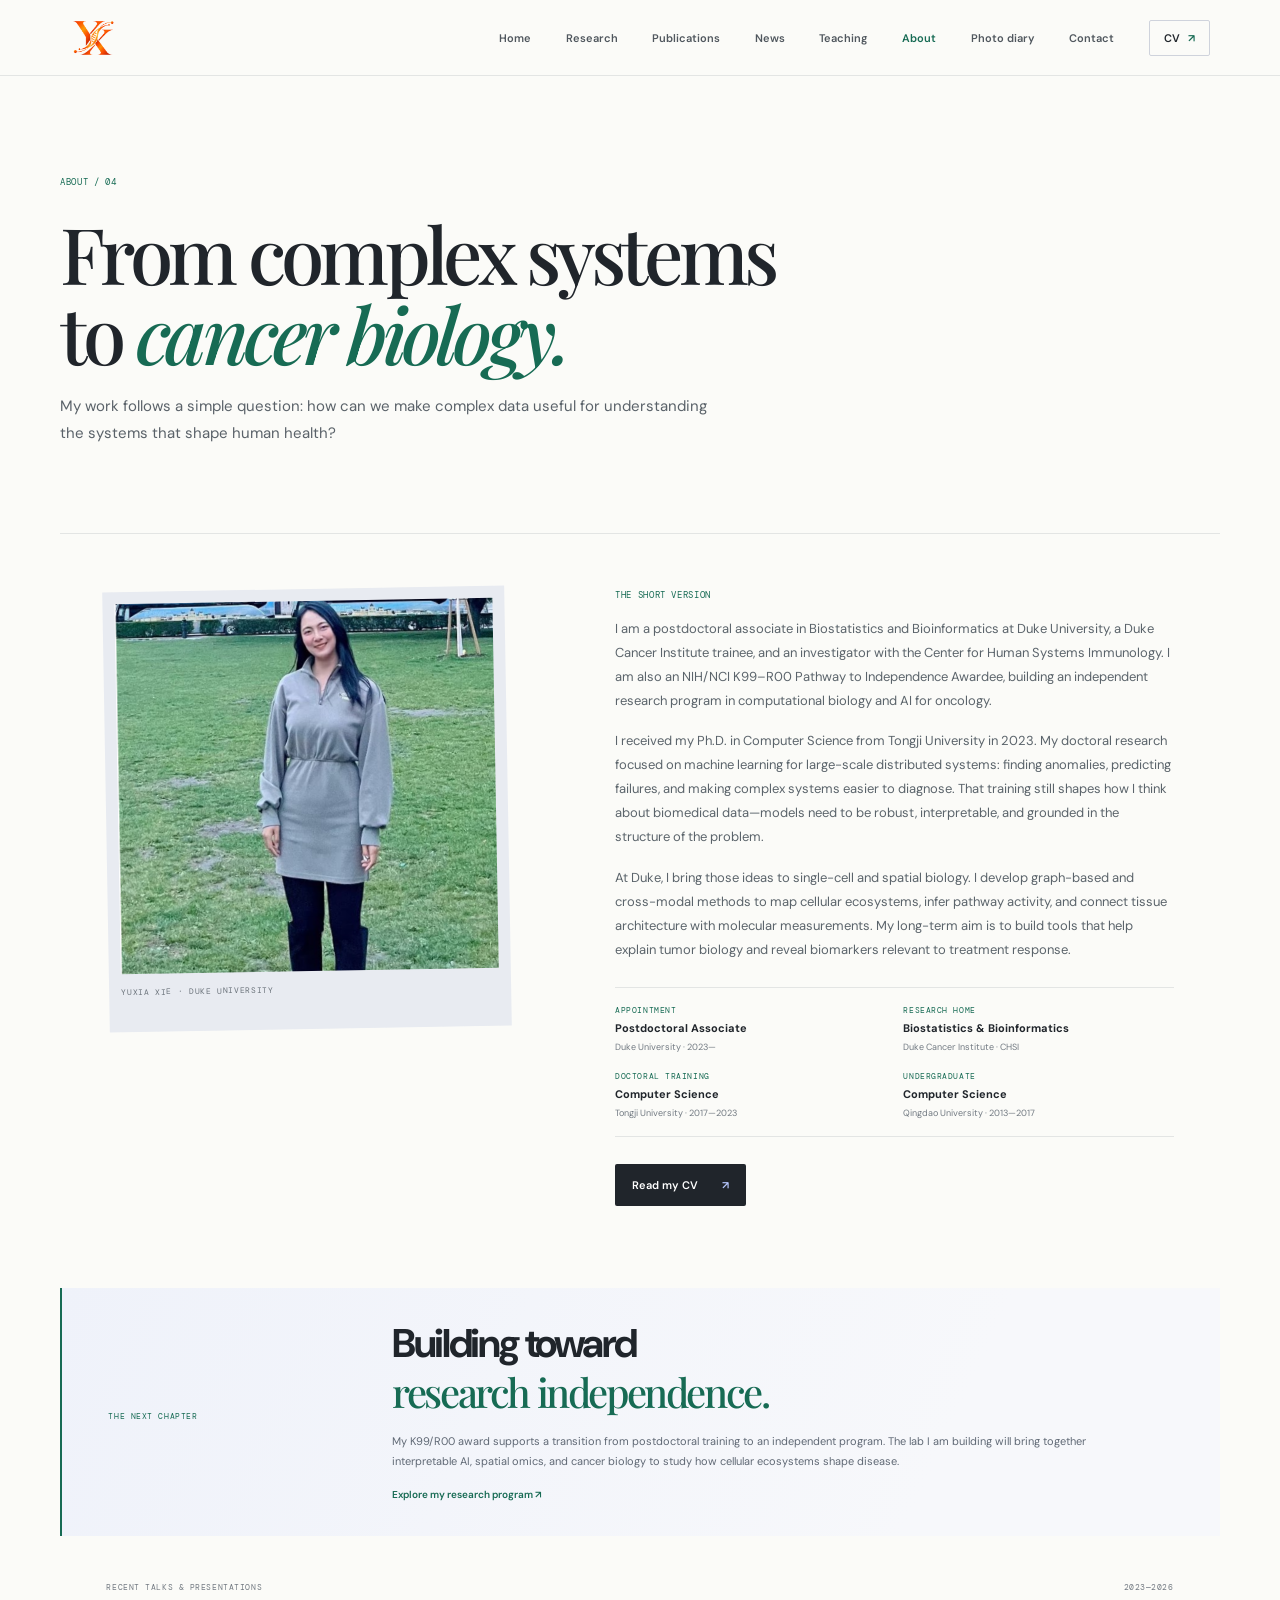
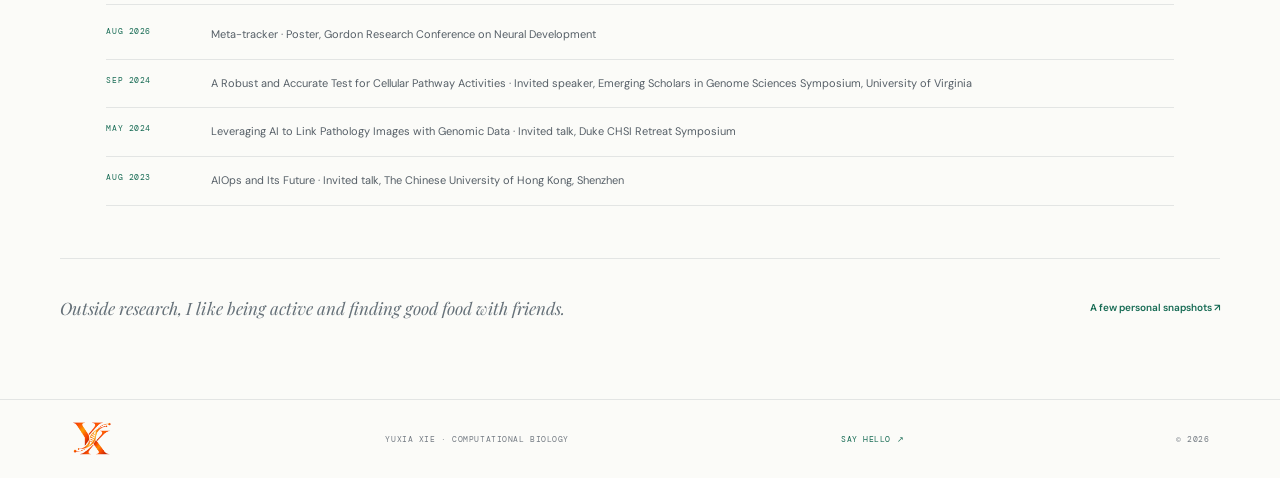
==== about.html @ 6788d33b "Publish academic website with research figures, photo diary, and CV" ====
<!doctype html><html lang="en"><head><meta charset="utf-8"><meta name="viewport" content="width=device-width, initial-scale=1"><meta name="theme-color" content="#fbfbf8"><meta name="description" content="Biography, academic background, and talks by Yuxia Xie."><title>About | Yuxia Xie</title><link rel="preconnect" href="https://fonts.googleapis.com"><link rel="preconnect" href="https://fonts.gstatic.com" crossorigin><link href="https://fonts.googleapis.com/css2?family=DM+Mono:wght@400;500&family=DM+Sans:wght@400;500;600;700;800&family=Playfair+Display:ital,wght@0,500;0,600;1,500;1,600&display=swap" rel="stylesheet"><link rel="stylesheet" href="style.css"></head><body><header class="site-header"><a class="brand brand-image" href="index.html" aria-label="Yuxia Xie home"><img src="logo.png" alt=""></a><button class="menu-toggle" aria-expanded="false" aria-controls="main-nav">MENU <span>☰</span></button><nav id="main-nav"><a href="index.html" data-page="home">Home</a><a href="research.html" data-page="research">Research</a><a href="publications.html" data-page="publications">Publications</a><a href="news.html" data-page="news">News</a><a href="teaching.html" data-page="teaching">Teaching</a><a href="about.html" data-page="about">About</a><a href="field-notes.html" data-page="field-notes">Photo diary</a><a href="contact.html" data-page="contact">Contact</a><a class="nav-cv" href="cv.html" data-page="cv">CV <span>↗</span></a></nav></header><main class="page-shell" data-active="about"><header class="page-intro"><p class="eyebrow">ABOUT / 04</p><h1>From complex systems<br>to <em>cancer biology.</em></h1><p class="intro-lede">My work follows a simple question: how can we make complex data useful for understanding the systems that shape human health?</p></header><section class="bio-layout"><div class="bio-photo"><img src="assets/yuxia-xie.png" alt="Yuxia Xie"><span>YUXIA XIE · DUKE UNIVERSITY</span></div><div class="bio-copy"><span class="eyebrow">THE SHORT VERSION</span><p>I am a postdoctoral associate in Biostatistics and Bioinformatics at Duke University, a Duke Cancer Institute trainee, and an investigator with the Center for Human Systems Immunology. I am also an NIH/NCI K99–R00 Pathway to Independence Awardee, building an independent research program in computational biology and AI for oncology.</p><p>I received my Ph.D. in Computer Science from Tongji University in 2023. My doctoral research focused on machine learning for large-scale distributed systems: finding anomalies, predicting failures, and making complex systems easier to diagnose. That training still shapes how I think about biomedical data—models need to be robust, interpretable, and grounded in the structure of the problem.</p><p>At Duke, I bring those ideas to single-cell and spatial biology. I develop graph-based and cross-modal methods to map cellular ecosystems, infer pathway activity, and connect tissue architecture with molecular measurements. My long-term aim is to build tools that help explain tumor biology and reveal biomarkers relevant to treatment response.</p><div class="bio-facts"><div><span>APPOINTMENT</span><b>Postdoctoral Associate</b><small>Duke University · 2023—</small></div><div><span>RESEARCH HOME</span><b>Biostatistics & Bioinformatics</b><small>Duke Cancer Institute · CHSI</small></div><div><span>DOCTORAL TRAINING</span><b>Computer Science</b><small>Tongji University · 2017—2023</small></div><div><span>UNDERGRADUATE</span><b>Computer Science</b><small>Qingdao University · 2013—2017</small></div></div><a class="pill-link dark" href="Xie_CV.pdf" target="_blank" rel="noreferrer">Read my CV <span>↗</span></a></div></section><section class="independence-callout reveal"><span class="eyebrow">THE NEXT CHAPTER</span><div><h2>Building toward<br><em>research independence.</em></h2><p>My K99/R00 award supports a transition from postdoctoral training to an independent program. The lab I am building will bring together interpretable AI, spatial omics, and cancer biology to study how cellular ecosystems shape disease.</p><a href="research.html">Explore my research program ↗</a></div></section><section class="talks-section"><div class="section-label"><span>RECENT TALKS & PRESENTATIONS</span><span>2023—2026</span></div><div class="talk-row"><span>AUG 2026</span><p>Meta-tracker · Poster, Gordon Research Conference on Neural Development</p></div><div class="talk-row"><span>SEP 2024</span><p>A Robust and Accurate Test for Cellular Pathway Activities · Invited speaker, Emerging Scholars in Genome Sciences Symposium, University of Virginia</p></div><div class="talk-row"><span>MAY 2024</span><p>Leveraging AI to Link Pathology Images with Genomic Data · Invited talk, Duke CHSI Retreat Symposium</p></div><div class="talk-row"><span>AUG 2023</span><p>AIOps and Its Future · Invited talk, The Chinese University of Hong Kong, Shenzhen</p></div></section><section class="about-end"><p>Outside research, I like being active and finding good food with friends.</p><a href="field-notes.html">A few personal snapshots ↗</a></section></main><footer class="site-footer"><a class="brand brand-image" href="index.html" aria-label="Yuxia Xie home"><img src="logo.png" alt=""></a><span>YUXIA XIE · COMPUTATIONAL BIOLOGY</span><a href="mailto:yuxia.xie@duke.edu">SAY HELLO ↗</a><span>© 2026</span></footer><div class="lightbox" aria-hidden="true"><button class="lightbox-close" aria-label="Close image">×</button><img alt=""></div><script src="script.js"></script></body></html>
---- style.css ----
:root{--paper:#fbfbf8;--white:#fff;--ink:#20252b;--muted:#626970;--line:#e3e5e4;--blue:#176b54;--pale:#eef4ef;--mint:#edf4f0;--serif:'Playfair Display',Georgia,serif;--sans:'DM Sans',Arial,sans-serif;--mono:'DM Mono',monospace}*{box-sizing:border-box}html{scroll-behavior:smooth}body{margin:0;background:var(--paper);color:var(--ink);font-family:var(--sans);-webkit-font-smoothing:antialiased}a{color:inherit}.site-header{height:76px;border-bottom:1px solid var(--line);display:flex;align-items:center;justify-content:space-between;padding:0 max(5.5vw,28px);background:rgba(251,251,248,.94);position:sticky;top:0;z-index:10;backdrop-filter:blur(14px)}.brand{font:700 23px var(--sans);letter-spacing:-2px;text-decoration:none}.brand span{color:var(--blue)}nav{display:flex;align-items:center;gap:clamp(17px,2.7vw,37px)}nav a{font-size:11px;font-weight:600;text-decoration:none;color:#50575e;transition:color .2s}nav a:hover,nav a[aria-current=page]{color:var(--blue)}nav .nav-cv{border:1px solid #cfd3dc;border-radius:2px;padding:10px 14px;color:var(--ink)}nav .nav-cv:hover{border-color:var(--blue)}.nav-cv span{color:var(--blue);margin-left:5px}.menu-toggle{display:none}.page-shell{width:min(1160px,calc(100% - 80px));margin:0 auto}.eyebrow,.section-label,.hero-meta,.portrait-caption,.portrait-side,.highlight-years,.pub-year,.pub-badge,.pillar-visual>span,.pillar-number,.teaching-item>span,.mentee>span,.bio-facts span,.talk-row>span,.photo-grid figcaption>span,.gallery-note,.home-index>a>span,.site-footer>span,.site-footer>a:last-of-type{font:9px var(--mono);letter-spacing:.07em}.eyebrow{color:#656e77;display:flex;align-items:center;gap:9px}.eyebrow i{width:7px;height:7px;background:var(--blue);border-radius:50%;display:inline-block}.home-hero{min-height:610px;display:grid;grid-template-columns:1.08fr .82fr;align-items:center;gap:10%;padding:64px 0 54px}.hero-copy{padding-left:3%}.hero-copy h1,.page-intro h1{font:500 clamp(57px,7.1vw,92px)/1.02 var(--serif);letter-spacing:-.06em;margin:35px 0 25px}.hero-copy h1 em,.page-intro h1 em,.home-statement h2 em,.pillar h2 em{color:var(--blue);font-weight:500}.hero-lede{font-size:16px;line-height:1.75;color:#59616a;max-width:420px;margin:0}.hero-links{display:flex;align-items:center;gap:23px;margin-top:29px}.pill-link{display:inline-flex;align-items:center;justify-content:space-between;gap:24px;padding:14px 17px;text-decoration:none;font-size:11px;font-weight:600;border-radius:2px}.pill-link.dark{background:var(--ink);color:white}.pill-link.dark:hover{background:var(--blue)}.pill-link span{color:#b7c8ff}.plain-link{font-size:11px;text-decoration:none;font-weight:600}.plain-link span{color:var(--blue)}.hero-meta{display:flex;gap:22px;color:#858a90;margin-top:70px;font-size:8px}.hero-portrait{height:470px;position:relative;background:#e8ebf1;padding:14px 14px 46px;transform:rotate(1deg);box-shadow:0 8px 30px #20252b0a}.hero-portrait>img{width:100%;height:100%;object-fit:cover;object-position:center 35%;display:block;filter:saturate(.87)}.portrait-caption{position:absolute;left:20px;bottom:15px;right:17px;display:flex;justify-content:space-between;color:#58606a;font-size:8px}.portrait-side{position:absolute;right:-36px;top:25%;writing-mode:vertical-rl;color:#737a82;font-size:8px;transform:rotate(180deg)}.home-lower{border-top:1px solid var(--line);border-bottom:1px solid var(--line);display:grid;grid-template-columns:1fr 330px;gap:9%;padding:52px 3%}.home-statement h2{font:500 clamp(30px,4vw,46px)/1.2 var(--serif);letter-spacing:-.04em;max-width:640px;margin:22px 0 23px}.arrow-link,.inline-link{font-size:11px;color:var(--blue);font-weight:600;text-decoration:none}.home-highlight{background:var(--pale);padding:25px 25px 22px;border-left:2px solid var(--blue)}.home-highlight .eyebrow{font-size:8px}.home-highlight>b{display:block;font:600 17px var(--sans);margin-top:22px}.home-highlight p{font-size:12px;line-height:1.65;color:#56606e;margin:10px 0 17px}.highlight-years{font-size:8px;color:var(--blue)}.home-index{margin:60px 3% 48px}.home-index>a{display:grid;grid-template-columns:150px 1fr 22px;align-items:center;padding:20px 4px;border-bottom:1px solid var(--line);text-decoration:none;transition:padding .2s}.home-index>a:hover{padding-left:12px}.home-index>a>span{font-size:8px;color:#7c838b}.home-index b{font:500 18px var(--serif)}.home-index i{font-style:normal;color:var(--blue)}.home-end{padding:26px 3% 75px;display:flex;justify-content:space-between;align-items:center}.home-end p{font:italic 18px var(--serif);color:#626970}.home-end a{font-size:11px;color:var(--blue);font-weight:600;text-decoration:none}.site-footer{min-height:79px;border-top:1px solid var(--line);display:flex;align-items:center;justify-content:space-between;padding:0 max(5.5vw,28px);color:#747b83}.site-footer .brand{color:var(--ink)}.site-footer>span,.site-footer>a:last-of-type{font-size:8px}.site-footer>a:last-of-type{text-decoration:none;color:var(--blue)}.page-intro{padding:91px 0 61px;border-bottom:1px solid var(--line)}.page-intro .eyebrow{color:var(--blue)}.page-intro h1{font-size:clamp(52px,6.3vw,78px);margin:26px 0 20px}.intro-lede{font-size:15px;line-height:1.8;color:#5a6269;max-width:650px;margin:0 0 25px}.page-intro .pill-link{margin-top:2px}.research-pillars{padding:24px 0 20px}.pillar{display:grid;grid-template-columns:1fr 1fr;position:relative;min-height:340px;align-items:center;gap:8%;padding:38px 30px;border-bottom:1px solid var(--line)}.pillar.reverse .pillar-visual{order:2}.pillar.reverse .pillar-copy{order:1}.pillar-number{position:absolute;left:0;top:28px;color:var(--blue)}.pillar-copy{padding:22px 4px}.pillar-copy .eyebrow{color:var(--blue);font-size:8px}.pillar h2{font:500 clamp(29px,3.5vw,43px)/1.13 var(--serif);letter-spacing:-.045em;margin:18px 0}.pillar-copy p{font-size:13px;line-height:1.8;color:#5d666d;max-width:475px}.inline-link{display:inline-block;margin-top:8px}.pillar-visual{height:225px;background:var(--pale);position:relative;display:flex;align-items:center;justify-content:center;overflow:hidden}.pillar-visual>span{position:absolute;bottom:13px;left:16px;color:#667080;font-size:7px}.pillar-visual svg{width:85%;height:80%}.viz-graph svg path{stroke:#8194cc;stroke-width:1.2;fill:none}.viz-graph svg circle{fill:#fbfbf8;stroke:var(--blue);stroke-width:2}.viz-graph svg circle:nth-of-type(2n){fill:#b8c7ed}.viz-spatial{background:#eef3ef}.viz-spatial svg rect{fill:#f9fbf8;stroke:#a9b9ad;stroke-width:1}.viz-spatial svg path{stroke:#dce5dd}.viz-spatial svg circle{fill:#567b70}.viz-spatial svg circle:nth-of-type(3n){fill:#d78263}.viz-cancer{background:#f5eee9}.cancer-circles{height:145px;width:240px;position:relative}.cancer-circles:before,.cancer-circles:after{content:"";position:absolute;border:1px solid #ce9987;border-radius:50%;inset:14px 27px}.cancer-circles:after{inset:31px 51px;border-color:#b5a0aa}.cancer-circles i{position:absolute;width:22px;height:22px;border-radius:50%;background:#d1a191;opacity:.8}.cancer-circles i:nth-child(1){left:54px;top:17px}.cancer-circles i:nth-child(2){left:134px;top:35px;background:#8897bc}.cancer-circles i:nth-child(3){left:181px;top:81px}.cancer-circles i:nth-child(4){left:91px;top:63px;width:33px;height:33px;background:#c67561}.cancer-circles i:nth-child(5){left:42px;top:103px;width:15px;height:15px;background:#7188b7}.cancer-circles i:nth-child(6){left:153px;top:120px;width:17px;height:17px}.cancer-circles i:nth-child(7){left:220px;top:34px;width:13px;height:13px;background:#7188b7}.cancer-circles i:nth-child(8){left:112px;top:7px;width:13px;height:13px}.cancer-circles i:nth-child(9){left:11px;top:71px;width:11px;height:11px}.funding-strip{margin:35px 0 25px;padding:27px 25px;background:#f0f2f5;display:grid;grid-template-columns:180px 1fr 1fr;gap:26px;align-items:start}.funding-strip>.eyebrow{color:var(--blue);font-size:8px}.funding-strip div{border-left:1px solid #d4d8df;padding-left:19px}.funding-strip b{font:600 12px/1.5 var(--sans);display:block}.funding-strip div span{display:block;font-size:10px;color:#69717a;margin-top:8px}.page-end-link{border-top:1px solid var(--line);padding:20px 0 65px;display:flex;justify-content:space-between}.page-end-link span{font:8px var(--mono);letter-spacing:.07em;color:#7a8188}.page-end-link a{font-size:11px;color:var(--blue);font-weight:600;text-decoration:none}.pub-section{padding-top:40px}.section-label{display:flex;justify-content:space-between;color:#737a82;font-size:8px;border-bottom:1px solid var(--line);padding:0 0 12px}.pub-item{display:grid;grid-template-columns:62px 1fr 90px 20px;gap:16px;align-items:center;padding:21px 0;border-bottom:1px solid var(--line)}.pub-year{color:var(--blue);font-size:9px}.pub-item h2{font:500 18px/1.3 var(--serif);margin:0}.pub-item p{font-size:10px;line-height:1.6;color:#687078;margin:7px 0 0}.pub-item p em{font-family:var(--serif)}.pub-badge{font-size:7px;color:#727b83}.pub-item>a{font-size:17px;color:var(--blue);text-decoration:none}.manuscript-row{margin:42px 0;padding:27px 29px;background:var(--pale);display:grid;grid-template-columns:230px 1fr;gap:28px}.manuscript-row>.eyebrow{font-size:8px;color:var(--blue)}.manuscript-row h3{font:500 17px/1.4 var(--serif);margin:0 0 6px}.manuscript-row p{font-size:10px;color:#687078;margin:0 0 22px}.manuscript-row p:last-child{margin-bottom:0}.software-section{padding-bottom:65px}.software-grid{display:grid;grid-template-columns:1fr 1fr;gap:15px;margin-top:18px}.software-grid>a{background:var(--mint);padding:24px;text-decoration:none;display:flex;flex-direction:column;min-height:165px}.software-grid>a:hover{background:#e5eee8}.software-grid span{font:9px var(--mono);color:#4f7769}.software-grid b{font:500 17px/1.45 var(--serif);max-width:350px;margin:17px 0}.software-grid i{font:600 10px var(--sans);font-style:normal;color:var(--blue);margin-top:auto}.teaching-grid{display:grid;grid-template-columns:.88fr 1.12fr;gap:8%;padding:46px 0 50px}.teach-column .section-label{margin-bottom:8px}.teaching-item{padding:20px 0;border-bottom:1px solid var(--line)}.teaching-item>span,.mentee>span{color:var(--blue);font-size:8px}.teaching-item h2,.mentee h2{font:500 18px var(--serif);margin:8px 0}.teaching-item p,.mentee p{font-size:10px;color:#687078;margin:0;line-height:1.6}.mentee{display:grid;grid-template-columns:70px 1fr;gap:14px;padding:17px 0;border-bottom:1px solid var(--line)}.mentee h2{margin:0 0 5px;font-size:16px}.teaching-note{background:var(--pale);padding:26px 29px;margin-bottom:38px;display:grid;grid-template-columns:205px 1fr;gap:25px}.teaching-note .eyebrow{color:var(--blue);font-size:8px}.teaching-note p{font:500 19px/1.6 var(--serif);max-width:690px;margin:0}.bio-layout{display:grid;grid-template-columns:.72fr 1fr;gap:10%;padding:55px 4% 64px;align-items:start}.bio-photo{background:#e8ebf1;padding:12px 12px 35px;transform:rotate(-1deg)}.bio-photo img{width:100%;height:370px;object-fit:cover;object-position:center 35%;display:block}.bio-photo>span{display:block;padding-top:13px;font:8px var(--mono);letter-spacing:.08em;color:#687078}.bio-copy>.eyebrow{color:var(--blue)}.bio-copy>p{font-size:13px;line-height:1.85;color:#5b646b;margin:16px 0}.bio-copy>p a{color:var(--blue);text-underline-offset:3px}.bio-facts{border-top:1px solid var(--line);border-bottom:1px solid var(--line);padding:17px 0;margin:25px 0;display:grid;grid-template-columns:1fr 1fr;gap:18px}.bio-facts div{display:flex;flex-direction:column;gap:6px}.bio-facts span{font-size:8px;color:var(--blue)}.bio-facts b{font-size:11px}.bio-facts small{font-size:9px;color:#727a82}.bio-copy .pill-link{margin-top:2px}.talks-section{padding:0 4% 52px}.talks-section .section-label{margin-bottom:6px}.talk-row{display:grid;grid-template-columns:90px 1fr;gap:15px;border-bottom:1px solid var(--line);padding:15px 0}.talk-row>span{color:var(--blue);font-size:8px}.talk-row p{font-size:11px;color:#565f67;margin:0;line-height:1.6}.about-end{border-top:1px solid var(--line);padding:21px 0 63px;display:flex;justify-content:space-between;align-items:center}.about-end p{font:italic 17px var(--serif);color:#657078}.about-end a{font-size:10px;color:var(--blue);text-decoration:none;font-weight:600}.photo-grid{padding:47px 0 20px;display:grid;grid-template-columns:1fr 1.2fr;grid-template-rows:300px 290px;gap:30px 28px}.photo-grid figure{margin:0;display:flex;flex-direction:column;min-height:0}.photo-grid .photo-tall{grid-row:span 2}.photo-frame{padding:0;border:0;background:#e8ebf1;overflow:hidden;flex:1;min-height:0;width:100%;cursor:zoom-in}.photo-frame img{width:100%;height:100%;object-fit:cover;display:block;transition:transform .45s,filter .4s;filter:saturate(.83)}.photo-frame:hover img{transform:scale(1.03);filter:saturate(1)}.photo-grid figcaption{padding:12px 2px 0;display:flex;flex-direction:column;gap:5px}.photo-grid figcaption>span{color:var(--blue);font-size:7px}.photo-grid figcaption b{font:500 15px var(--serif)}.gallery-note{padding:13px 0 65px;color:#737b83;font-size:8px}.gallery-note a{color:var(--blue)}.lightbox{display:none;position:fixed;inset:0;z-index:20;background:#101722eF;align-items:center;justify-content:center;padding:5vw}.lightbox.open{display:flex}.lightbox img{max-width:min(100%,1050px);max-height:90vh;object-fit:contain}.lightbox-close{position:absolute;right:28px;top:16px;border:0;background:none;color:white;font:36px var(--sans);cursor:pointer}
@media(max-width:850px){nav{gap:17px}.page-shell{width:calc(100% - 52px)}.home-hero{gap:6%;grid-template-columns:1fr .9fr}.hero-copy h1{font-size:72px}.hero-portrait{height:410px}.funding-strip{grid-template-columns:1fr 1fr}.funding-strip>.eyebrow{grid-column:span 2}.pillar{gap:5%;padding-inline:15px}.bio-layout{gap:7%;padding-inline:0}}
@media(max-width:650px){.site-header{height:65px;padding:0 20px}.menu-toggle{display:block;background:none;border:0;color:var(--ink);font:9px var(--mono);letter-spacing:.05em}.menu-toggle span{color:var(--blue);font-size:13px;margin-left:5px}nav{display:none;position:absolute;top:64px;left:0;right:0;padding:15px 22px 23px;background:var(--paper);border-bottom:1px solid var(--line);flex-direction:column;align-items:flex-start;gap:19px}nav.open{display:flex}.page-shell{width:calc(100% - 40px)}.home-hero{display:flex;flex-direction:column;align-items:stretch;padding:49px 0 40px;gap:38px}.hero-copy{padding:0}.hero-copy h1{font-size:clamp(60px,16vw,82px);margin:27px 0 19px}.hero-lede{font-size:14px}.hero-meta{margin-top:36px;gap:13px;font-size:7px}.hero-portrait{height:380px;width:88%;align-self:center}.portrait-side{right:-30px}.home-lower{grid-template-columns:1fr;gap:25px;padding:34px 2%}.home-statement h2{font-size:34px}.home-highlight{padding:21px}.home-index{margin:42px 2% 26px}.home-index>a{grid-template-columns:95px 1fr 20px;padding:17px 0}.home-index b{font-size:16px}.home-index>a>span{font-size:7px}.home-end{padding:16px 2% 48px;align-items:flex-start;gap:15px}.home-end p{font-size:15px;margin:0}.home-end a{white-space:nowrap;padding-top:4px}.site-footer{min-height:98px;padding:17px 20px;display:grid;grid-template-columns:1fr 1fr;gap:11px}.site-footer>*:nth-child(even){text-align:right}.site-footer>span,.site-footer>a:last-of-type{font-size:7px}.page-intro{padding:63px 0 39px}.page-intro h1{font-size:clamp(45px,12vw,66px);margin:22px 0 16px}.intro-lede{font-size:13px}.pillar{display:flex;flex-direction:column;align-items:stretch;gap:16px;padding:37px 0 31px}.pillar.reverse .pillar-visual,.pillar.reverse .pillar-copy{order:initial}.pillar-visual{height:195px;order:0}.pillar-copy{order:1;padding:5px 2px}.pillar h2{font-size:33px;margin:13px 0}.pillar-copy p{font-size:12px}.pillar-number{top:12px}.funding-strip{grid-template-columns:1fr;padding:22px;gap:21px}.funding-strip>.eyebrow{grid-column:auto}.funding-strip div{padding-left:13px}.page-end-link{padding-bottom:45px}.page-end-link span{font-size:7px}.pub-item{grid-template-columns:41px 1fr 18px;gap:11px;padding:17px 0}.pub-item h2{font-size:16px}.pub-item p{font-size:9px}.pub-badge{display:none}.manuscript-row{grid-template-columns:1fr;gap:17px;padding:22px}.software-grid{grid-template-columns:1fr}.teaching-grid{grid-template-columns:1fr;gap:38px;padding:33px 0}.teaching-note{grid-template-columns:1fr;gap:13px;padding:21px}.teaching-note p{font-size:17px}.bio-layout{grid-template-columns:1fr;gap:28px;padding:36px 0 48px}.bio-photo{width:82%;justify-self:center}.bio-photo img{height:340px}.bio-copy>p{font-size:12px}.talks-section{padding:0 0 38px}.about-end{padding-bottom:45px;gap:15px}.about-end p{font-size:15px}.about-end a{white-space:nowrap}.photo-grid{grid-template-columns:1fr;grid-template-rows:330px 260px 280px 250px;gap:23px;padding-top:31px}.photo-grid .photo-tall{grid-row:auto}.photo-grid figure{min-height:0}.photo-grid figcaption b{font-size:14px}.gallery-note{padding-bottom:45px}}
@media(prefers-reduced-motion:reduce){html{scroll-behavior:auto}*,*:before,*:after{transition:none!important}}

.contact-layout{display:grid;grid-template-columns:1fr .8fr;gap:12%;padding:58px 4% 75px}.contact-primary .eyebrow,.contact-secondary .eyebrow{color:var(--blue);font-size:8px}.contact-primary>a{display:inline-block;font:500 clamp(25px,4vw,42px) var(--serif);text-decoration:none;margin:17px 0 10px}.contact-primary>a i{font:normal 18px var(--sans);color:var(--blue)}.contact-primary>p{font-size:11px;color:#6b737b}.contact-secondary{display:flex;flex-direction:column;gap:35px}.contact-secondary>div{display:flex;flex-direction:column;align-items:flex-start;gap:12px}.contact-secondary a{font-size:12px;color:var(--blue);text-decoration:none}.contact-footnote{border-top:1px solid var(--line);padding:18px 4% 70px;display:flex;gap:22px;align-items:center}.contact-footnote span{font:8px var(--mono);color:#7a8188}.contact-footnote b{font-size:11px;font-weight:500}@media(max-width:650px){.contact-layout{grid-template-columns:1fr;gap:39px;padding:39px 2% 50px}.contact-primary>a{font-size:27px}.contact-footnote{padding:16px 2% 48px;gap:15px}}

/* Research instrument, motion, and news archive */
.home-hero .hero-copy h1{font:800 clamp(61px,7.2vw,91px)/.96 var(--sans);letter-spacing:-.085em;margin:35px 0 24px}.home-hero .hero-copy h1 em{font:800 1em/.96 var(--sans);font-style:normal;letter-spacing:-.09em;background:linear-gradient(95deg,#176b54 4%,#38a783 48%,#b88a38 100%);-webkit-background-clip:text;background-clip:text;color:transparent}.research-stage{position:relative;overflow:hidden;margin:70px 0 74px;padding:24px 28px 31px;background:#0b1120;color:#f2f5ff;border-radius:8px;box-shadow:0 18px 55px #17223d16}.research-stage:before{content:"";position:absolute;inset:0;background:radial-gradient(ellipse at 31% 48%,#1c335d70,transparent 56%),linear-gradient(#ffffff08 1px,transparent 1px),linear-gradient(90deg,#ffffff08 1px,transparent 1px);background-size:auto,30px 30px,30px 30px;mask-image:linear-gradient(125deg,#000,transparent 86%);pointer-events:none}.stage-top,.stage-main{position:relative}.stage-top{display:flex;justify-content:space-between;align-items:center;padding:0 0 18px;border-bottom:1px solid #ffffff18}.stage-top .eyebrow{color:#aeb8cf;font-size:8px}.stage-top .eyebrow i{background:#43d6c6;box-shadow:0 0 14px #43d6c6}.stage-status{font:8px var(--mono);color:#99a5be;letter-spacing:.09em}.stage-status b{display:inline-block;width:6px;height:6px;border-radius:50%;background:#37d2bd;margin-right:8px;box-shadow:0 0 10px #37d2bd}.stage-main{display:grid;grid-template-columns:1.35fr .65fr;gap:5%;align-items:center;padding:21px 5px 0}.stage-visual{position:relative;min-height:300px;border:1px solid #ffffff14;border-radius:5px;background:#0c1629b8;overflow:hidden}.stage-visual:after{content:"";position:absolute;inset:0;background:radial-gradient(ellipse at 50% 48%,transparent 10%,#0c1424a0 90%);pointer-events:none}.stage-visual-label,.stage-coordinates{position:absolute;z-index:1;font:8px var(--mono);letter-spacing:.07em;color:#93a3c5}.stage-visual-label{top:15px;left:16px}.stage-coordinates{bottom:13px;right:15px;color:#8e9bb4}.stage-coordinates span{color:#48d6cf;padding:0 5px}.network-map{display:block;width:100%;height:300px}.network-map text{font:8px 'DM Mono',monospace;letter-spacing:1.2px;fill:#7282a4}.network-map>ellipse{transform-origin:center;animation:orbit-breathe 7s ease-in-out infinite alternate}.network-map .signal-path{stroke-dasharray:5 11;animation:signal-flow 11s linear infinite}.network-nodes circle{fill:#6679a9;stroke:#16223c;stroke-width:5;animation:node-shimmer 3.2s ease-in-out infinite alternate}.network-nodes circle:nth-child(3n){fill:#45d8ce}.network-nodes circle:nth-child(2n){animation-delay:.6s}.network-pulse{animation:core-pulse 3s ease-out infinite;transform-origin:333px 190px}.stage-copy{padding:5px 0}.stage-copy>.eyebrow{color:#8ea2ca;font-size:8px}.stage-copy h2{font:700 clamp(24px,3vw,36px)/1.1 var(--sans);letter-spacing:-.06em;margin:14px 0}.stage-copy h2 em{font-style:normal;background:linear-gradient(90deg,#69d5a8,#e5be68);-webkit-background-clip:text;background-clip:text;color:transparent}.stage-copy p{font-size:11px;line-height:1.8;color:#a6b0c3;min-height:62px}.stage-tabs{display:flex;flex-wrap:wrap;gap:6px;margin-top:17px}.stage-tabs button{font:8px var(--mono);color:#aeb8cc;background:#ffffff08;border:1px solid #ffffff1d;padding:8px 9px;border-radius:2px;cursor:pointer}.stage-tabs button:hover,.stage-tabs button.active{border-color:#56d8d0;color:#75e9df;background:#46d6ce17}.stage-link{display:inline-block;margin-top:20px;font-size:10px;color:#63ddd5;font-weight:600;text-decoration:none}.stage-link span{margin-left:5px}.research-stage[data-mode=pathway] .network-nodes circle:nth-child(odd){fill:#a281ff}.research-stage[data-mode=multimodal] .network-nodes circle:nth-child(3n){fill:#ffd17d}.research-stage[data-mode=pathway] .network-map .signal-path{stroke:#9d7dff}.research-stage[data-mode=multimodal] .network-map .signal-path{stroke:#edb768}.home-news{padding:30px 3% 63px;border-top:1px solid var(--line)}.news-heading{display:flex;justify-content:space-between;align-items:end;margin-bottom:22px}.news-heading h2{font:700 clamp(30px,4vw,43px)/1.1 var(--sans);letter-spacing:-.065em;margin:11px 0 0}.news-heading h2 em{font:500 1em var(--serif);color:var(--blue)}.home-news-list{border-top:1px solid var(--line)}.home-news-list>a{display:grid;grid-template-columns:180px 1fr 20px;gap:20px;align-items:center;padding:16px 0;border-bottom:1px solid var(--line);text-decoration:none}.home-news-list>a:hover b{color:var(--blue)}.home-news-list span{font:8px var(--mono);letter-spacing:.05em;color:#78818c}.home-news-list b{font:500 16px var(--serif)}.home-news-list i{font-style:normal;color:var(--blue)}.news-intro{padding-bottom:44px}.news-archive{padding:26px 0 65px}.news-filter{display:flex;align-items:center;gap:7px;flex-wrap:wrap;padding-bottom:18px;border-bottom:1px solid var(--line)}.news-filter>span{font:8px var(--mono);letter-spacing:.08em;color:#808894;margin-right:8px}.news-filter button{border:1px solid #dfe2e5;background:transparent;color:#626b77;border-radius:20px;padding:8px 13px;font:9px var(--sans);cursor:pointer;transition:.2s}.news-filter button:hover,.news-filter button.active{background:#202938;color:white;border-color:#202938}.news-feed{border-bottom:1px solid var(--line)}.news-card{display:grid;grid-template-columns:88px 36px 1fr 28px;gap:17px;align-items:start;padding:24px 3px 25px;border-bottom:1px solid var(--line)}.news-card[hidden]{display:none}.news-card>time{font:9px var(--mono);letter-spacing:.04em;color:#75808c;padding-top:6px}.news-card-mark{height:34px;width:34px;display:grid;place-items:center;border-radius:50%;font-size:15px;background:#eff1fb;color:#526bc1}.mark-award{background:#f1effb;color:#7658cc}.mark-talk{background:#edf4f4;color:#368c8a}.mark-research{background:#eef3fa;color:#547ec3}.mark-paper{background:#f5f0e9;color:#af7841}.news-type{font:8px var(--mono);letter-spacing:.075em;color:var(--blue)}.news-card h2{font:600 20px/1.25 var(--sans);letter-spacing:-.035em;margin:8px 0}.news-card p{font-size:11px;line-height:1.75;color:#626c76;max-width:690px;margin:0}.news-card a{display:inline-block;font-size:10px;color:var(--blue);text-decoration:none;font-weight:600;margin-top:11px}.news-card-index{font:8px var(--mono);color:#a5abb1;text-align:right;padding-top:7px}.news-footer-note{font-size:10px;color:#737b83;margin:22px 0 0}.news-footer-note a{color:var(--blue);text-decoration:none}.independence-callout{display:grid;grid-template-columns:220px 1fr;gap:6%;padding:33px 4%;margin:18px 0 46px;background:linear-gradient(115deg,#eff2fa,#f7f8fb 75%);border-left:2px solid var(--blue)}.independence-callout>.eyebrow{color:var(--blue);font-size:8px;padding-top:8px}.independence-callout h2{font:700 clamp(26px,3.5vw,40px)/1.1 var(--sans);letter-spacing:-.06em;margin:0 0 14px}.independence-callout h2 em{font:500 1em var(--serif);color:var(--blue)}.independence-callout p{font-size:11px;line-height:1.8;color:#606975;max-width:710px}.independence-callout a{font-size:10px;color:var(--blue);text-decoration:none;font-weight:600}.js-enabled .reveal:not(.is-visible){opacity:0;transform:translateY(18px)}.reveal{transition:opacity .65s ease,transform .65s cubic-bezier(.2,.7,.2,1)}.reveal.is-visible{opacity:1;transform:translateY(0)}@keyframes signal-flow{to{stroke-dashoffset:-160}}@keyframes core-pulse{0%{opacity:.18;transform:scale(.72)}60%{opacity:.55}100%{opacity:0;transform:scale(2.15)}}@keyframes node-shimmer{from{filter:drop-shadow(0 0 1px #57dcd3);opacity:.72}to{filter:drop-shadow(0 0 8px #57dcd3);opacity:1}}@keyframes orbit-breathe{from{opacity:.5;transform:scale(.99)}to{opacity:.95;transform:scale(1.015)}}
@media(max-width:850px){.stage-main{grid-template-columns:1fr;gap:15px}.stage-copy{padding:0 5px 7px}.stage-copy p{min-height:0}.research-stage{margin:50px 0}.network-map{height:260px}.home-hero .hero-copy h1{font-size:74px}.independence-callout{grid-template-columns:165px 1fr;gap:4%}}
@media(max-width:650px){.home-hero .hero-copy h1{font-size:clamp(55px,14.2vw,75px);margin:26px 0 19px}.research-stage{margin:33px 0 46px;padding:18px 15px 21px}.stage-top{align-items:flex-start;gap:15px}.stage-status{font-size:7px;white-space:nowrap}.stage-visual{min-height:225px}.network-map{height:225px}.stage-visual-label{font-size:7px}.stage-coordinates{font-size:6px}.stage-main{padding-top:15px}.stage-copy h2{font-size:29px}.stage-tabs button{font-size:7px;padding:7px}.news-heading{align-items:flex-start;gap:12px}.news-heading>.arrow-link{font-size:9px;text-align:right;padding-top:17px}.home-news{padding:27px 2% 45px}.home-news-list>a{grid-template-columns:1fr 20px;gap:8px 10px;padding:14px 0}.home-news-list span{grid-column:1}.home-news-list b{grid-column:1;font-size:15px}.home-news-list i{grid-column:2;grid-row:1/3}.news-filter{gap:5px}.news-filter button{padding:7px 10px;font-size:8px}.news-card{grid-template-columns:63px 26px 1fr;gap:11px;padding:19px 0}.news-card>time{font-size:7px}.news-card-mark{height:26px;width:26px;font-size:12px}.news-card h2{font-size:16px}.news-card p{font-size:10px}.news-card-index{display:none}.news-type{font-size:7px}.independence-callout{grid-template-columns:1fr;gap:12px;padding:23px 20px;margin:0 0 37px}.independence-callout>.eyebrow{padding:0}.independence-callout h2{font-size:32px}.independence-callout p{font-size:10px}.home-index>a{grid-template-columns:91px 1fr 20px}}
@media(prefers-reduced-motion:reduce){.network-map>ellipse,.network-map .signal-path,.network-nodes circle,.network-pulse{animation:none!important}.reveal{transition:none}.js-enabled .reveal:not(.is-visible){opacity:1;transform:none}}

.brand-image{display:flex;align-items:center;justify-content:center;width:46px;height:46px;overflow:hidden}.brand-image img{width:100%;height:100%;object-fit:contain;display:block}.site-footer .brand-image{width:43px;height:43px}

/* CV stays on the site, with direct PDF access on every device. */
.cv-actions{display:flex;align-items:center;flex-wrap:wrap;gap:24px;margin-top:25px}.cv-document{margin:0 0 65px;border:1px solid var(--line);background:#fff}.cv-document object{display:block;width:100%;height:85vh;min-height:550px}.cv-document object p{padding:25px;font:14px/1.7 var(--sans)}@media(max-width:650px){.cv-document object{height:70vh;min-height:400px}}
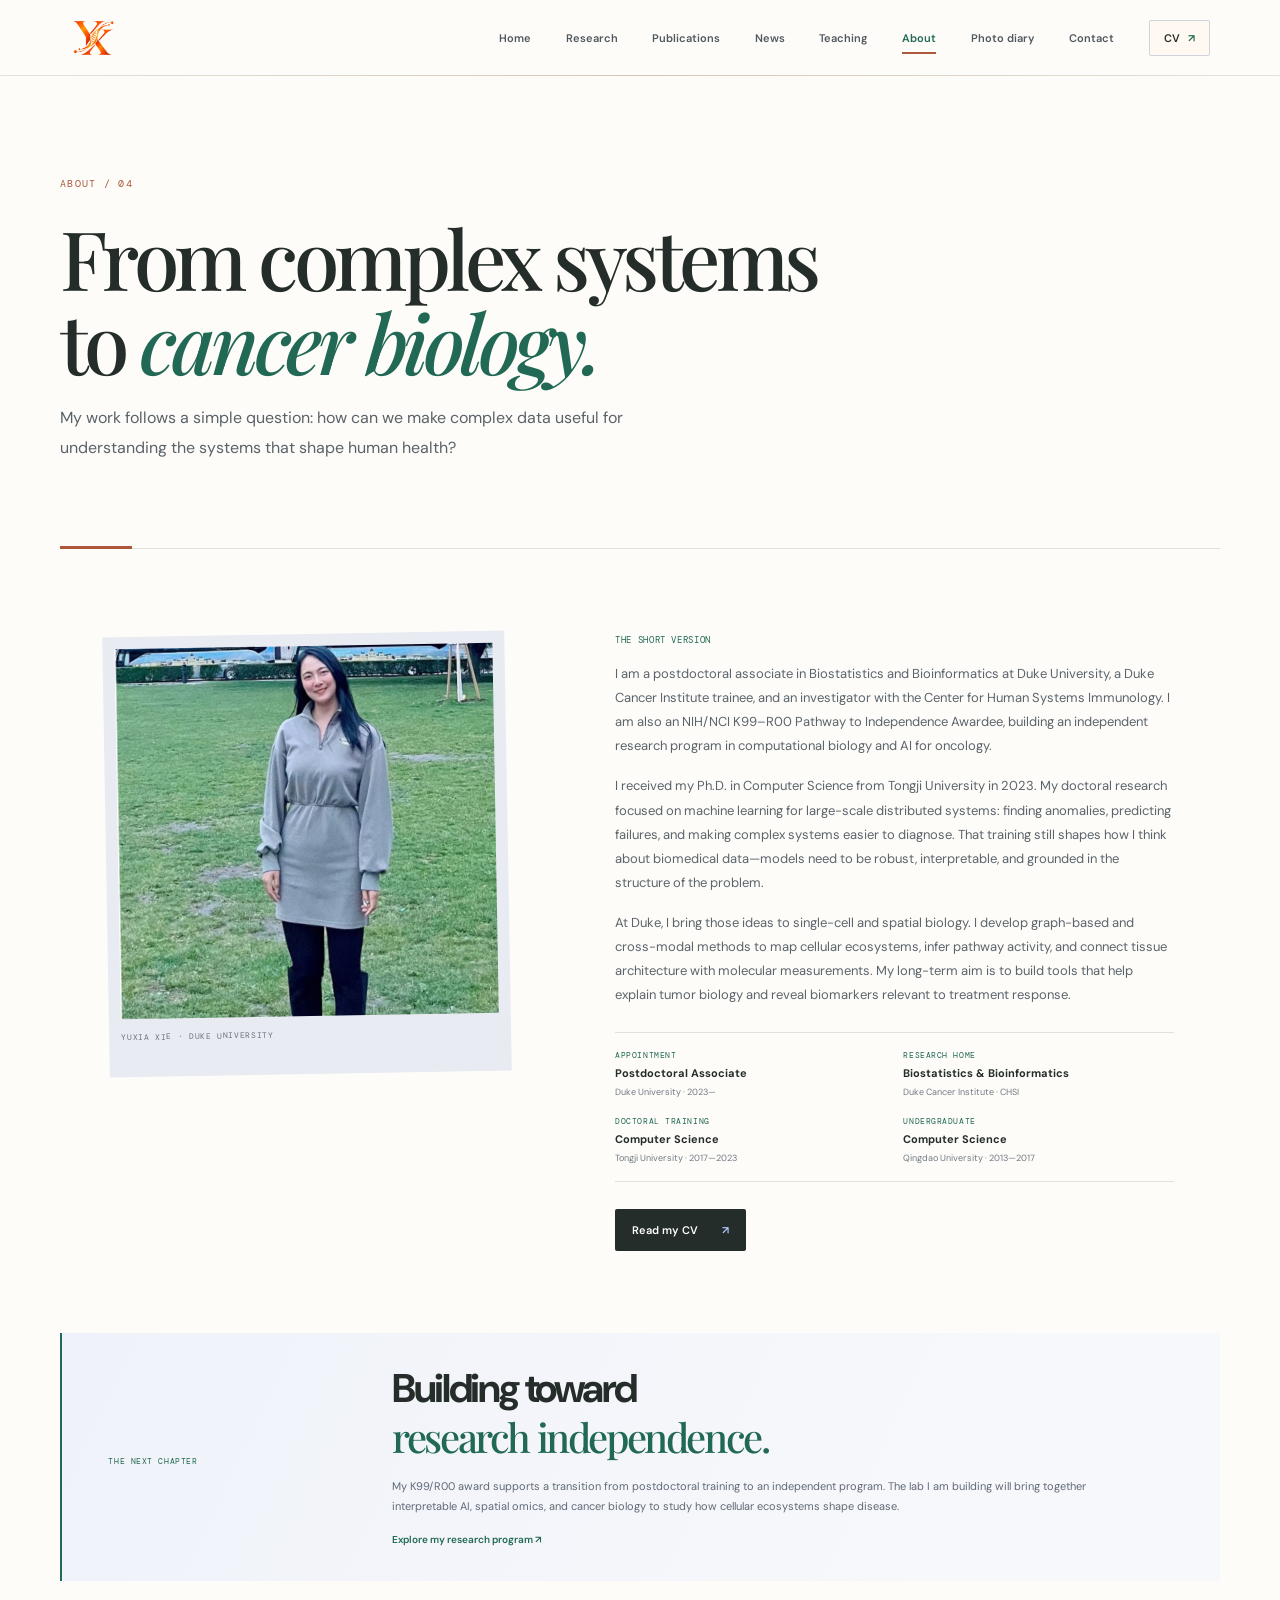
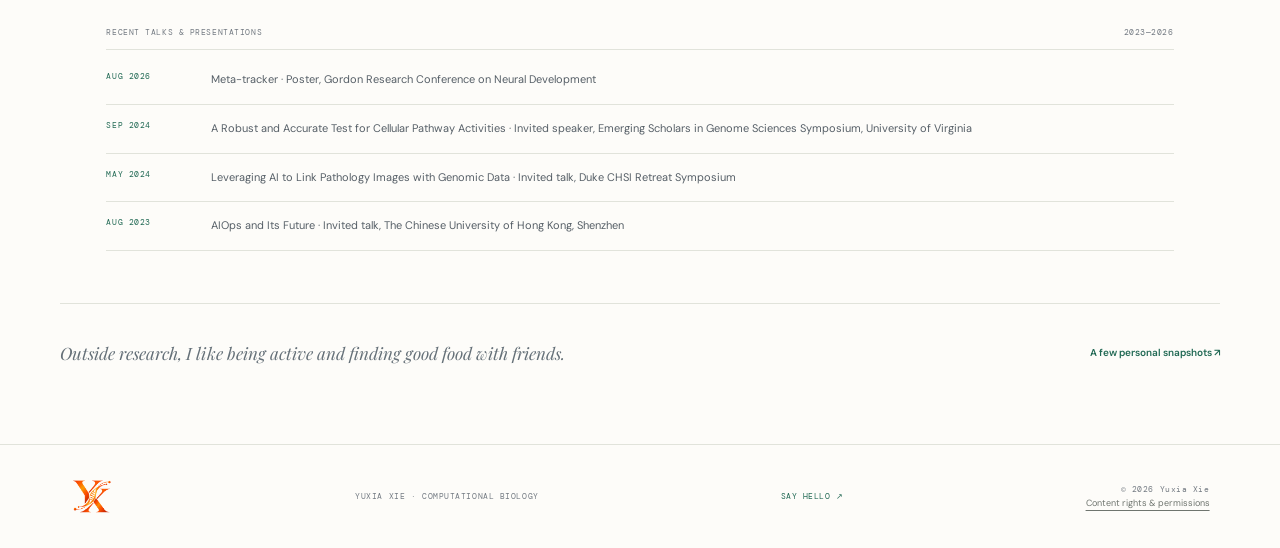
==== commit 4bcb3f9c: "Refine research overview, visual design, and content licensing" ====
--- a/about.html
+++ b/about.html
@@ -1 +1 @@
-<!doctype html><html lang="en"><head><meta charset="utf-8"><meta name="viewport" content="width=device-width, initial-scale=1"><meta name="theme-color" content="#fbfbf8"><meta name="description" content="Biography, academic background, and talks by Yuxia Xie."><title>About | Yuxia Xie</title><link rel="preconnect" href="https://fonts.googleapis.com"><link rel="preconnect" href="https://fonts.gstatic.com" crossorigin><link href="https://fonts.googleapis.com/css2?family=DM+Mono:wght@400;500&family=DM+Sans:wght@400;500;600;700;800&family=Playfair+Display:ital,wght@0,500;0,600;1,500;1,600&display=swap" rel="stylesheet"><link rel="stylesheet" href="style.css"></head><body><header class="site-header"><a class="brand brand-image" href="index.html" aria-label="Yuxia Xie home"><img src="logo.png" alt=""></a><button class="menu-toggle" aria-expanded="false" aria-controls="main-nav">MENU <span>☰</span></button><nav id="main-nav"><a href="index.html" data-page="home">Home</a><a href="research.html" data-page="research">Research</a><a href="publications.html" data-page="publications">Publications</a><a href="news.html" data-page="news">News</a><a href="teaching.html" data-page="teaching">Teaching</a><a href="about.html" data-page="about">About</a><a href="field-notes.html" data-page="field-notes">Photo diary</a><a href="contact.html" data-page="contact">Contact</a><a class="nav-cv" href="cv.html" data-page="cv">CV <span>↗</span></a></nav></header><main class="page-shell" data-active="about"><header class="page-intro"><p class="eyebrow">ABOUT / 04</p><h1>From complex systems<br>to <em>cancer biology.</em></h1><p class="intro-lede">My work follows a simple question: how can we make complex data useful for understanding the systems that shape human health?</p></header><section class="bio-layout"><div class="bio-photo"><img src="assets/yuxia-xie.png" alt="Yuxia Xie"><span>YUXIA XIE · DUKE UNIVERSITY</span></div><div class="bio-copy"><span class="eyebrow">THE SHORT VERSION</span><p>I am a postdoctoral associate in Biostatistics and Bioinformatics at Duke University, a Duke Cancer Institute trainee, and an investigator with the Center for Human Systems Immunology. I am also an NIH/NCI K99–R00 Pathway to Independence Awardee, building an independent research program in computational biology and AI for oncology.</p><p>I received my Ph.D. in Computer Science from Tongji University in 2023. My doctoral research focused on machine learning for large-scale distributed systems: finding anomalies, predicting failures, and making complex systems easier to diagnose. That training still shapes how I think about biomedical data—models need to be robust, interpretable, and grounded in the structure of the problem.</p><p>At Duke, I bring those ideas to single-cell and spatial biology. I develop graph-based and cross-modal methods to map cellular ecosystems, infer pathway activity, and connect tissue architecture with molecular measurements. My long-term aim is to build tools that help explain tumor biology and reveal biomarkers relevant to treatment response.</p><div class="bio-facts"><div><span>APPOINTMENT</span><b>Postdoctoral Associate</b><small>Duke University · 2023—</small></div><div><span>RESEARCH HOME</span><b>Biostatistics & Bioinformatics</b><small>Duke Cancer Institute · CHSI</small></div><div><span>DOCTORAL TRAINING</span><b>Computer Science</b><small>Tongji University · 2017—2023</small></div><div><span>UNDERGRADUATE</span><b>Computer Science</b><small>Qingdao University · 2013—2017</small></div></div><a class="pill-link dark" href="Xie_CV.pdf" target="_blank" rel="noreferrer">Read my CV <span>↗</span></a></div></section><section class="independence-callout reveal"><span class="eyebrow">THE NEXT CHAPTER</span><div><h2>Building toward<br><em>research independence.</em></h2><p>My K99/R00 award supports a transition from postdoctoral training to an independent program. The lab I am building will bring together interpretable AI, spatial omics, and cancer biology to study how cellular ecosystems shape disease.</p><a href="research.html">Explore my research program ↗</a></div></section><section class="talks-section"><div class="section-label"><span>RECENT TALKS & PRESENTATIONS</span><span>2023—2026</span></div><div class="talk-row"><span>AUG 2026</span><p>Meta-tracker · Poster, Gordon Research Conference on Neural Development</p></div><div class="talk-row"><span>SEP 2024</span><p>A Robust and Accurate Test for Cellular Pathway Activities · Invited speaker, Emerging Scholars in Genome Sciences Symposium, University of Virginia</p></div><div class="talk-row"><span>MAY 2024</span><p>Leveraging AI to Link Pathology Images with Genomic Data · Invited talk, Duke CHSI Retreat Symposium</p></div><div class="talk-row"><span>AUG 2023</span><p>AIOps and Its Future · Invited talk, The Chinese University of Hong Kong, Shenzhen</p></div></section><section class="about-end"><p>Outside research, I like being active and finding good food with friends.</p><a href="field-notes.html">A few personal snapshots ↗</a></section></main><footer class="site-footer"><a class="brand brand-image" href="index.html" aria-label="Yuxia Xie home"><img src="logo.png" alt=""></a><span>YUXIA XIE · COMPUTATIONAL BIOLOGY</span><a href="mailto:yuxia.xie@duke.edu">SAY HELLO ↗</a><span>© 2026</span></footer><div class="lightbox" aria-hidden="true"><button class="lightbox-close" aria-label="Close image">×</button><img alt=""></div><script src="script.js"></script></body></html>+<!doctype html><html lang="en"><head><meta charset="utf-8"><meta name="viewport" content="width=device-width, initial-scale=1"><meta name="theme-color" content="#fbfbf8"><meta name="description" content="Biography, academic background, and talks by Yuxia Xie."><title>About | Yuxia Xie</title><link rel="preconnect" href="https://fonts.googleapis.com"><link rel="preconnect" href="https://fonts.gstatic.com" crossorigin><link href="https://fonts.googleapis.com/css2?family=DM+Mono:wght@400;500&family=DM+Sans:wght@400;500;600;700;800&family=Playfair+Display:ital,wght@0,500;0,600;1,500;1,600&display=swap" rel="stylesheet"><link rel="stylesheet" href="style.css"><link rel="stylesheet" href="editorial.css"></head><body><header class="site-header"><a class="brand brand-image" href="index.html" aria-label="Yuxia Xie home"><img src="logo.png" alt=""></a><button class="menu-toggle" aria-expanded="false" aria-controls="main-nav">MENU <span>☰</span></button><nav id="main-nav"><a href="index.html" data-page="home">Home</a><a href="research.html" data-page="research">Research</a><a href="publications.html" data-page="publications">Publications</a><a href="news.html" data-page="news">News</a><a href="teaching.html" data-page="teaching">Teaching</a><a href="about.html" data-page="about">About</a><a href="field-notes.html" data-page="field-notes">Photo diary</a><a href="contact.html" data-page="contact">Contact</a><a class="nav-cv" href="cv.html" data-page="cv">CV <span>↗</span></a></nav></header><main class="page-shell" data-active="about"><header class="page-intro"><p class="eyebrow">ABOUT / 04</p><h1>From complex systems<br>to <em>cancer biology.</em></h1><p class="intro-lede">My work follows a simple question: how can we make complex data useful for understanding the systems that shape human health?</p></header><section class="bio-layout"><div class="bio-photo"><img src="assets/yuxia-xie.png" alt="Yuxia Xie"><span>YUXIA XIE · DUKE UNIVERSITY</span></div><div class="bio-copy"><span class="eyebrow">THE SHORT VERSION</span><p>I am a postdoctoral associate in Biostatistics and Bioinformatics at Duke University, a Duke Cancer Institute trainee, and an investigator with the Center for Human Systems Immunology. I am also an NIH/NCI K99–R00 Pathway to Independence Awardee, building an independent research program in computational biology and AI for oncology.</p><p>I received my Ph.D. in Computer Science from Tongji University in 2023. My doctoral research focused on machine learning for large-scale distributed systems: finding anomalies, predicting failures, and making complex systems easier to diagnose. That training still shapes how I think about biomedical data—models need to be robust, interpretable, and grounded in the structure of the problem.</p><p>At Duke, I bring those ideas to single-cell and spatial biology. I develop graph-based and cross-modal methods to map cellular ecosystems, infer pathway activity, and connect tissue architecture with molecular measurements. My long-term aim is to build tools that help explain tumor biology and reveal biomarkers relevant to treatment response.</p><div class="bio-facts"><div><span>APPOINTMENT</span><b>Postdoctoral Associate</b><small>Duke University · 2023—</small></div><div><span>RESEARCH HOME</span><b>Biostatistics & Bioinformatics</b><small>Duke Cancer Institute · CHSI</small></div><div><span>DOCTORAL TRAINING</span><b>Computer Science</b><small>Tongji University · 2017—2023</small></div><div><span>UNDERGRADUATE</span><b>Computer Science</b><small>Qingdao University · 2013—2017</small></div></div><a class="pill-link dark" href="Xie_CV.pdf" target="_blank" rel="noreferrer">Read my CV <span>↗</span></a></div></section><section class="independence-callout reveal"><span class="eyebrow">THE NEXT CHAPTER</span><div><h2>Building toward<br><em>research independence.</em></h2><p>My K99/R00 award supports a transition from postdoctoral training to an independent program. The lab I am building will bring together interpretable AI, spatial omics, and cancer biology to study how cellular ecosystems shape disease.</p><a href="research.html">Explore my research program ↗</a></div></section><section class="talks-section"><div class="section-label"><span>RECENT TALKS & PRESENTATIONS</span><span>2023—2026</span></div><div class="talk-row"><span>AUG 2026</span><p>Meta-tracker · Poster, Gordon Research Conference on Neural Development</p></div><div class="talk-row"><span>SEP 2024</span><p>A Robust and Accurate Test for Cellular Pathway Activities · Invited speaker, Emerging Scholars in Genome Sciences Symposium, University of Virginia</p></div><div class="talk-row"><span>MAY 2024</span><p>Leveraging AI to Link Pathology Images with Genomic Data · Invited talk, Duke CHSI Retreat Symposium</p></div><div class="talk-row"><span>AUG 2023</span><p>AIOps and Its Future · Invited talk, The Chinese University of Hong Kong, Shenzhen</p></div></section><section class="about-end"><p>Outside research, I like being active and finding good food with friends.</p><a href="field-notes.html">A few personal snapshots ↗</a></section></main><footer class="site-footer"><a class="brand brand-image" href="index.html" aria-label="Yuxia Xie home"><img src="logo.png" alt=""></a><span>YUXIA XIE · COMPUTATIONAL BIOLOGY</span><a href="mailto:yuxia.xie@duke.edu">SAY HELLO ↗</a><span class="footer-rights">© 2026 Yuxia Xie<br><a href="rights.html">Content rights &amp; permissions</a></span></footer><div class="lightbox" aria-hidden="true"><button class="lightbox-close" aria-label="Close image">×</button><img alt=""></div><script src="script.js"></script></body></html>
--- a/editorial.css
+++ b/editorial.css
@@ -0,0 +1,22 @@
+/* Shared editorial treatment. Content and figures remain the focus. */
+:root{--paper:#fdfcf9;--ink:#252d2a;--blue:#216954;--line:#e1e3db;--copper:#ad573c;--serif:'Playfair Display',Georgia,serif}
+body{background:var(--paper)}::selection{background:#e6c3a9;color:#252d2a}a,button{-webkit-tap-highlight-color:transparent}a:focus-visible,button:focus-visible,summary:focus-visible{outline:2px solid var(--copper);outline-offset:5px}html{scroll-padding-top:150px}.site-header{background:#fdfcf9eb;border-bottom-color:#e5e3dc}.site-header:after{content:'';position:absolute;bottom:-1px;left:0;width:100%;height:1px;background:linear-gradient(90deg,transparent,#b78d6155,transparent)}nav a{position:relative}nav a[data-page]:after{content:'';position:absolute;left:0;right:0;bottom:-9px;height:2px;background:var(--copper);transform:scaleX(0);transform-origin:left;transition:transform .2s}nav a:hover:after,nav a[aria-current=page]:after{transform:scaleX(1)}nav a.nav-cv:after{display:none}.nav-cv{background:#fff9f1} .page-intro{position:relative;border-bottom:1px solid var(--line);margin-bottom:30px}.page-intro:after{content:'';position:absolute;bottom:-1px;left:0;width:72px;height:3px;background:var(--copper)}.page-intro .eyebrow{color:var(--copper);font-size:10px;letter-spacing:.13em}.page-intro h1{font-size:clamp(48px,6.4vw,82px);letter-spacing:-.055em}.page-intro .intro-lede{font-size:16px;max-width:640px;line-height:1.85}.site-footer{border-top:1px solid var(--line);padding-block:30px}.footer-rights{line-height:1.8!important;text-align:right}.footer-rights a{font:9px var(--sans);letter-spacing:0;text-underline-offset:4px;color:#6f756f}.text-cta{display:inline-flex;align-items:center;gap:25px;color:var(--blue);font:600 13px var(--sans);text-decoration:none;border-bottom:1px solid #b6c9bb;padding:10px 0}.text-cta span{transition:transform .2s;color:var(--copper)}.text-cta:hover span{transform:translate(3px,-3px)}
+/* Home: a more defined identity, framing, and rhythm. */
+.hero-signature{display:flex;align-items:center;gap:17px;font:600 13px var(--sans);letter-spacing:.17em;margin-bottom:35px}.hero-signature span{border-left:1px solid #cbbdab;padding-left:16px;color:#8d7866;font:8px var(--mono);letter-spacing:.04em}.home-hero{gap:7%;padding-top:54px}.home-hero .hero-copy h1{font-size:clamp(61px,7.4vw,103px);line-height:.98;letter-spacing:-.065em}.home-hero .hero-copy h1 em{background:linear-gradient(100deg,#226850 0%,#528367 65%,#a18248 100%);background-clip:text;-webkit-background-clip:text;color:transparent}.hero-portrait{border-radius:130px 130px 5px 5px;box-shadow:18px 18px 0 #eee9dd;isolation:isolate}.hero-portrait:before{content:'';position:absolute;inset:12px;border:1px solid #ffffff60;border-radius:120px 120px 0 0;z-index:1;pointer-events:none}.hero-portrait img{transition:transform 1s}.hero-portrait:hover img{transform:scale(1.025)}.portrait-caption{z-index:2}.portrait-side{display:none}.hero-lede{font-size:17px;line-height:1.8}.hero-meta{border-top:1px solid var(--line);padding-top:19px;color:#7a8078}.home-lower{margin-top:25px}.home-highlight{background:linear-gradient(125deg,#f3eee1,#faf7ef);border:1px solid #e1d8c5;border-radius:3px;position:relative}.home-highlight:before{content:'';position:absolute;top:0;left:0;width:60px;height:3px;background:var(--copper)}.home-index{gap:0}.home-index>a{padding:24px 15px;transition:background .2s,padding .2s}.home-index>a:hover{padding-left:24px;background:#f3f4eb}.home-index>a>span{color:var(--copper)}.research-stage{border-radius:3px 35px 3px 3px;background:linear-gradient(130deg,#f3f6ef,#fcfaf5);border-color:#dce3d7;margin-top:75px}.research-stage .stage-top .eyebrow{letter-spacing:.1em;color:#9b6647}.research-stage .science-module{box-shadow:0 16px 40px #315c4610}.stage-copy h2{font-size:clamp(30px,3.2vw,43px)}.stage-tabs button{border-radius:20px}.stage-top{padding-bottom:22px}.home-news-list>a{padding-block:22px}.home-news-list b{font:500 19px/1.4 var(--sans)}.home-end{background:#f1f3e9;padding:35px!important;border-radius:3px;margin-bottom:50px}
+/* Research opening: real tissue imagery and a clear map of the program. */
+.research-intro{display:grid;grid-template-columns:1.15fr 1fr;gap:70px;padding:72px 0 62px;align-items:center}.research-intro .eyebrow{color:var(--copper);font-size:10px;letter-spacing:.12em}.research-intro h1{font:500 clamp(48px,5.6vw,76px)/1.06 var(--serif);letter-spacing:-.055em;margin:27px 0}.research-intro h1 em{color:var(--blue);font-weight:500}.research-intro .intro-lede{font:16px/1.9 var(--sans);max-width:415px;color:#687369;margin-bottom:24px}.research-atlas{position:relative;margin:0;padding:26px 24px;background:linear-gradient(145deg,#f6f2e8,#eef3eb);border:1px solid #e0e1d4;border-radius:120px 5px 5px 5px;box-shadow:12px 12px 0 #f3eee5}.atlas-top{display:flex;justify-content:space-between;gap:10px;padding:16px 0 25px 26px;font:8px var(--mono);letter-spacing:.08em;color:#8b7059}.atlas-images{display:grid;grid-template-columns:1fr 22px 1fr;gap:7px;align-items:center}.atlas-images>div{min-width:0;background:#fff;border-radius:100px 100px 2px 2px;padding:22px 9px 14px;box-shadow:0 10px 20px #2d463207}.atlas-crop{display:block;width:100%;height:218px}.atlas-images>div>span{display:block;text-align:center;font:7px var(--mono);color:#7c8a79;margin-top:14px}.atlas-connector{color:var(--copper);font-size:23px}.research-atlas figcaption{font:500 25px/1.35 var(--serif);letter-spacing:-.025em;margin:25px 0 0 5px}.research-atlas figcaption em{color:#6e8166}.research-atlas figcaption small{font:9px/1.5 var(--sans);color:#8d9283;display:block;margin-top:16px}.research-nav{display:grid;grid-template-columns:repeat(3,1fr);gap:0;position:sticky;top:76px;z-index:5;background:#fdfcf9f5;backdrop-filter:blur(16px);border-block:1px solid #dbdfd4;margin-bottom:15px}.research-nav a{display:flex;align-items:center;gap:12px;padding:20px 18px;color:#5c6b5c;font:500 12px var(--sans);text-decoration:none;border-right:1px solid #e1e4da}.research-nav a:last-child{border:0}.research-nav a span{font:10px var(--mono);color:var(--copper)}.research-nav a b{margin-left:auto;font-weight:400;color:#9f8161}.research-nav a:hover,.research-nav a[aria-current]{background:#edf2e8;color:#285638}
+/* One number per project. Headings, demonstrations, and methods stay together. */
+.research-chapter{padding:52px 0 60px;border-bottom:1px solid var(--line);scroll-margin-top:145px}.chapter-heading{display:flex;align-items:center;gap:22px;margin-bottom:33px}.chapter-number{font:500 67px/1 var(--serif);color:#b6bda8;letter-spacing:-.06em}.chapter-heading .eyebrow{margin:0 0 8px;color:#8b765d;font-size:9px;letter-spacing:.12em}.project-name{font:600 24px var(--sans);letter-spacing:-.045em}.chapter-tags{margin-left:auto;max-width:270px;text-align:right;font:8px/1.8 var(--mono);letter-spacing:.05em;color:#7a8473}.chapter-layout{display:grid;grid-template-columns:.95fr 1.2fr;gap:65px;align-items:center}.chapter-copy h2{font:500 clamp(31px,3.4vw,45px)/1.15 var(--serif);letter-spacing:-.04em;margin:0 0 25px}.chapter-copy h2 em{color:var(--blue);font-weight:500}.chapter-copy>p{font:14px/1.9 var(--sans);color:#657063;max-width:430px}.research-question{border-left:2px solid #b88159;padding:5px 0 5px 20px;margin:30px 0 20px;max-width:420px}.research-question>span{font:8px var(--mono);letter-spacing:.12em;color:#9e7758}.research-question p{font:500 17px/1.6 var(--serif);margin:10px 0 0;color:#4b5946}.chapter-layout .science-module{padding:25px;border-radius:5px 26px 5px 5px;box-shadow:0 15px 35px #22392208}.chapter-layout .figure-heading>span{font-size:8px;color:#9b6d4a;letter-spacing:.09em}.chapter-layout .figure-heading>b{font-size:18px}.chapter-layout .pathway-diagram{max-height:340px}.science-module .node-detail{background:#f4f4eb;border-left-color:#b89a6b}.science-module .figure-source{font-size:10px;color:#767e72}.method-details{margin-top:30px;border:1px solid #dfe4d8;border-radius:5px;background:#fff}.method-details summary{cursor:pointer;display:flex;align-items:center;gap:25px;padding:22px 25px;font:500 13px var(--sans);color:#41563e;list-style:none}.method-details summary::-webkit-details-marker{display:none}.method-details summary>span{font:8px var(--mono);letter-spacing:.08em;color:#98805f}.method-details summary>b{font-size:23px;font-weight:400;margin-left:auto;color:var(--copper);transition:transform .2s}.method-details[open] summary>b{transform:rotate(45deg)}.method-details .method-figure{border:0;border-top:1px solid #e8ebdf;margin:0;padding:25px;box-shadow:none}.method-details .method-figure figcaption{display:none}.research-chapter .spatial-deep-dive{margin:36px 0 0;padding:32px;background:#f2f4ed;border:0;border-radius:5px;gap:40px}.spatial-deep-dive h2{font-size:33px}.research-chapter .spatial-deep-dive .science-module{box-shadow:none}.funding-strip{margin-top:38px;background:#f2eee4;border-top:2px solid #b1875f;padding:28px!important}.funding-strip b{line-height:1.5}.funding-strip span{line-height:1.7}
+/* Secondary pages share a softer editorial hierarchy. */
+.diary-grid{padding-top:12px}.diary-card .photo-frame{border-radius:3px}.diary-card figcaption{border-bottom:1px solid #e5e6dc;padding-bottom:20px}.diary-card figcaption span{color:#9b7251}.news-card{transition:background .2s}.news-card:hover{background:#f5f5ed}.news-card h2{line-height:1.4}.rights-copy{max-width:790px;padding:0 0 65px}.rights-copy h2{font:500 29px var(--serif);letter-spacing:-.035em;margin:36px 0 15px}.rights-copy p,.rights-copy li{font:14px/1.9 var(--sans);color:#606a60}.rights-copy a{color:var(--blue);text-underline-offset:4px}.rights-copy .rights-summary{padding:25px;background:#f0f3e9;border-left:2px solid #a68b5c}
+@media(max-width:1050px){.research-intro{gap:35px}.research-intro h1{font-size:61px}.chapter-layout{gap:32px}.hero-signature{flex-wrap:wrap;gap:12px}.hero-signature span{font-size:7px}.research-nav a{padding:18px 12px;gap:8px}.atlas-crop{height:180px}.chapter-tags{max-width:220px}}
+@media(max-width:800px){.research-intro{grid-template-columns:1fr 1fr;gap:24px;padding:45px 0}.research-intro h1{font-size:48px}.research-atlas{padding:20px 15px;border-top-left-radius:75px}.atlas-top{font-size:6px;padding-left:15px}.atlas-crop{height:155px}.atlas-images>div{padding:15px 5px}.atlas-images>div>span{font-size:6px}.research-atlas figcaption{font-size:21px}.chapter-layout{grid-template-columns:1fr;gap:28px}.chapter-copy{max-width:660px}.chapter-copy>p{max-width:100%}.research-question{max-width:100%}.chapter-layout .science-module{max-width:100%;width:100%}.chapter-layout .pathway-diagram{max-height:390px}.research-chapter .spatial-deep-dive{grid-template-columns:1fr;padding:22px}.home-hero .hero-copy h1{font-size:72px}.hero-signature span{display:none}.hero-portrait{box-shadow:9px 9px 0 #eee9dd}.research-nav a{font-size:10px}}
+@media(max-width:650px){html{scroll-padding-top:125px}.page-intro{padding-top:38px}.page-intro h1{font-size:49px}.page-intro .intro-lede{font-size:14px}.home-hero{padding-top:34px}.home-hero .hero-copy h1{font-size:clamp(56px,13vw,76px)}.hero-signature{margin-bottom:22px;font-size:11px}.hero-signature span{display:block}.hero-portrait{border-radius:90px 90px 3px 3px}.hero-portrait:before{border-radius:80px 80px 0 0}.hero-lede{font-size:15px}.home-news-list b{font-size:15px}.home-end{padding:24px!important}.research-intro{grid-template-columns:1fr;padding:35px 0;gap:35px}.research-intro h1{font-size:57px}.research-intro h1 br:nth-of-type(2){display:none}.research-intro .intro-lede{font-size:15px}.research-atlas{max-width:460px;width:100%;justify-self:center;padding:22px}.atlas-crop{height:190px}.atlas-top{font-size:7px}.atlas-images>div>span{font-size:7px}.research-atlas figcaption{font-size:24px}.research-nav{top:65px;gap:0}.research-nav a{padding:15px 6px;font-size:9px;gap:5px;white-space:normal;line-height:1.45}.research-nav a span{font-size:9px}.research-nav a b{display:none}.research-chapter{padding:35px 0;scroll-margin-top:125px}.chapter-number{font-size:55px}.chapter-heading{gap:15px;margin-bottom:28px;flex-wrap:wrap}.chapter-tags{display:none}.chapter-heading .eyebrow{font-size:8px}.project-name{font-size:22px}.chapter-copy h2{font-size:37px}.chapter-copy>p{font-size:14px}.chapter-layout .science-module{padding:17px}.method-details summary{padding:18px 15px;gap:12px;font-size:11px}.method-details summary>span{font-size:7px;max-width:50px;line-height:1.6}.method-details .method-figure{padding:13px}.research-chapter .spatial-deep-dive{padding:18px 12px}.footer-rights{text-align:left;font-size:8px}.site-footer{gap:18px}.stage-copy h2{font-size:33px}.stage-tabs button{padding:9px}.rights-copy h2{font-size:25px}.rights-copy p,.rights-copy li{font-size:13px}}
+@media(prefers-reduced-motion:reduce){html{scroll-behavior:auto}*,*:before,*:after{animation:none!important;transition:none!important}}
+/* Keep the home headline intentional at laptop widths. */
+@media(min-width:801px){.home-hero{grid-template-columns:1.2fr .85fr;gap:6%;min-height:680px}.home-hero .hero-copy h1{font-size:clamp(60px,6vw,84px);line-height:1.02}.home-hero .hero-copy h1 em{white-space:nowrap}.hero-portrait{height:510px}}
+.hero-portrait{overflow:hidden;padding:0 0 42px;background:#f0eee5;transform:none}.hero-portrait>img{filter:none}.portrait-caption{left:18px;right:18px}
+@media(max-width:650px){.hero-portrait{padding-bottom:38px}.hero-signature{font-size:10px;gap:10px}.hero-signature span{font-size:6px;padding-left:10px}}
+/* A program-wide figure introduces the projects before the detailed chapters. */
+.research-overview-intro{padding:56px 0 30px;max-width:950px}.research-overview-intro>.eyebrow{color:var(--copper);font-size:10px;letter-spacing:.12em}.research-overview-intro h1{font:500 clamp(42px,4.5vw,61px)/1.1 var(--serif);letter-spacing:-.05em;margin:23px 0}.research-overview-intro h1 em{color:var(--blue);font-weight:500}.research-overview-intro>p:last-child{font:15px/1.85 var(--sans);color:#677064;max-width:790px;margin-bottom:0}.program-overview{margin:5px 0 45px;border:1px solid #e1e5d8;border-radius:5px;background:white;box-shadow:0 14px 40px #33432c06;padding:18px}.overview-caption-top{display:flex;justify-content:space-between;gap:16px;padding:2px 9px 18px;font:8px var(--mono);letter-spacing:.08em;color:#9b7654}.overview-image{border:0;background:transparent;padding:0;width:100%;display:block;cursor:zoom-in}.overview-image img{display:block;width:100%;height:auto;border-radius:5px}.program-overview>figcaption{display:flex;justify-content:space-between;gap:20px;margin-top:16px;padding-inline:7px;font:10px/1.7 var(--sans);color:#7b8174}.program-overview>figcaption>a{color:var(--blue);white-space:nowrap;text-underline-offset:4px}.projects-introduction{display:flex;align-items:center;justify-content:space-between;gap:30px;margin:0 0 23px}.projects-introduction .eyebrow{color:var(--copper);font-size:9px;white-space:nowrap}.projects-introduction p{font:500 18px/1.5 var(--serif);color:#5c6b55;margin:0}.program-overview+.projects-introduction+.research-nav{margin-bottom:0}.research-chapter{scroll-margin-top:75px}
+@media(max-width:650px){.research-overview-intro{padding:30px 0 24px}.research-overview-intro h1{font-size:42px}.research-overview-intro>p:last-child{font-size:14px}.program-overview{padding:10px;margin-bottom:28px}.overview-caption-top{font-size:7px;padding:5px 3px 12px}.overview-caption-top>span:last-child{display:none}.program-overview>figcaption{font-size:9px;display:block;padding:0;margin-top:10px}.program-overview>figcaption a{display:block;margin-top:8px}.projects-introduction{display:block;margin-bottom:17px}.projects-introduction p{font-size:17px}.research-chapter{scroll-margin-top:65px}.lightbox img[src$="research-overview.svg"]{max-width:100%;width:1300px}}
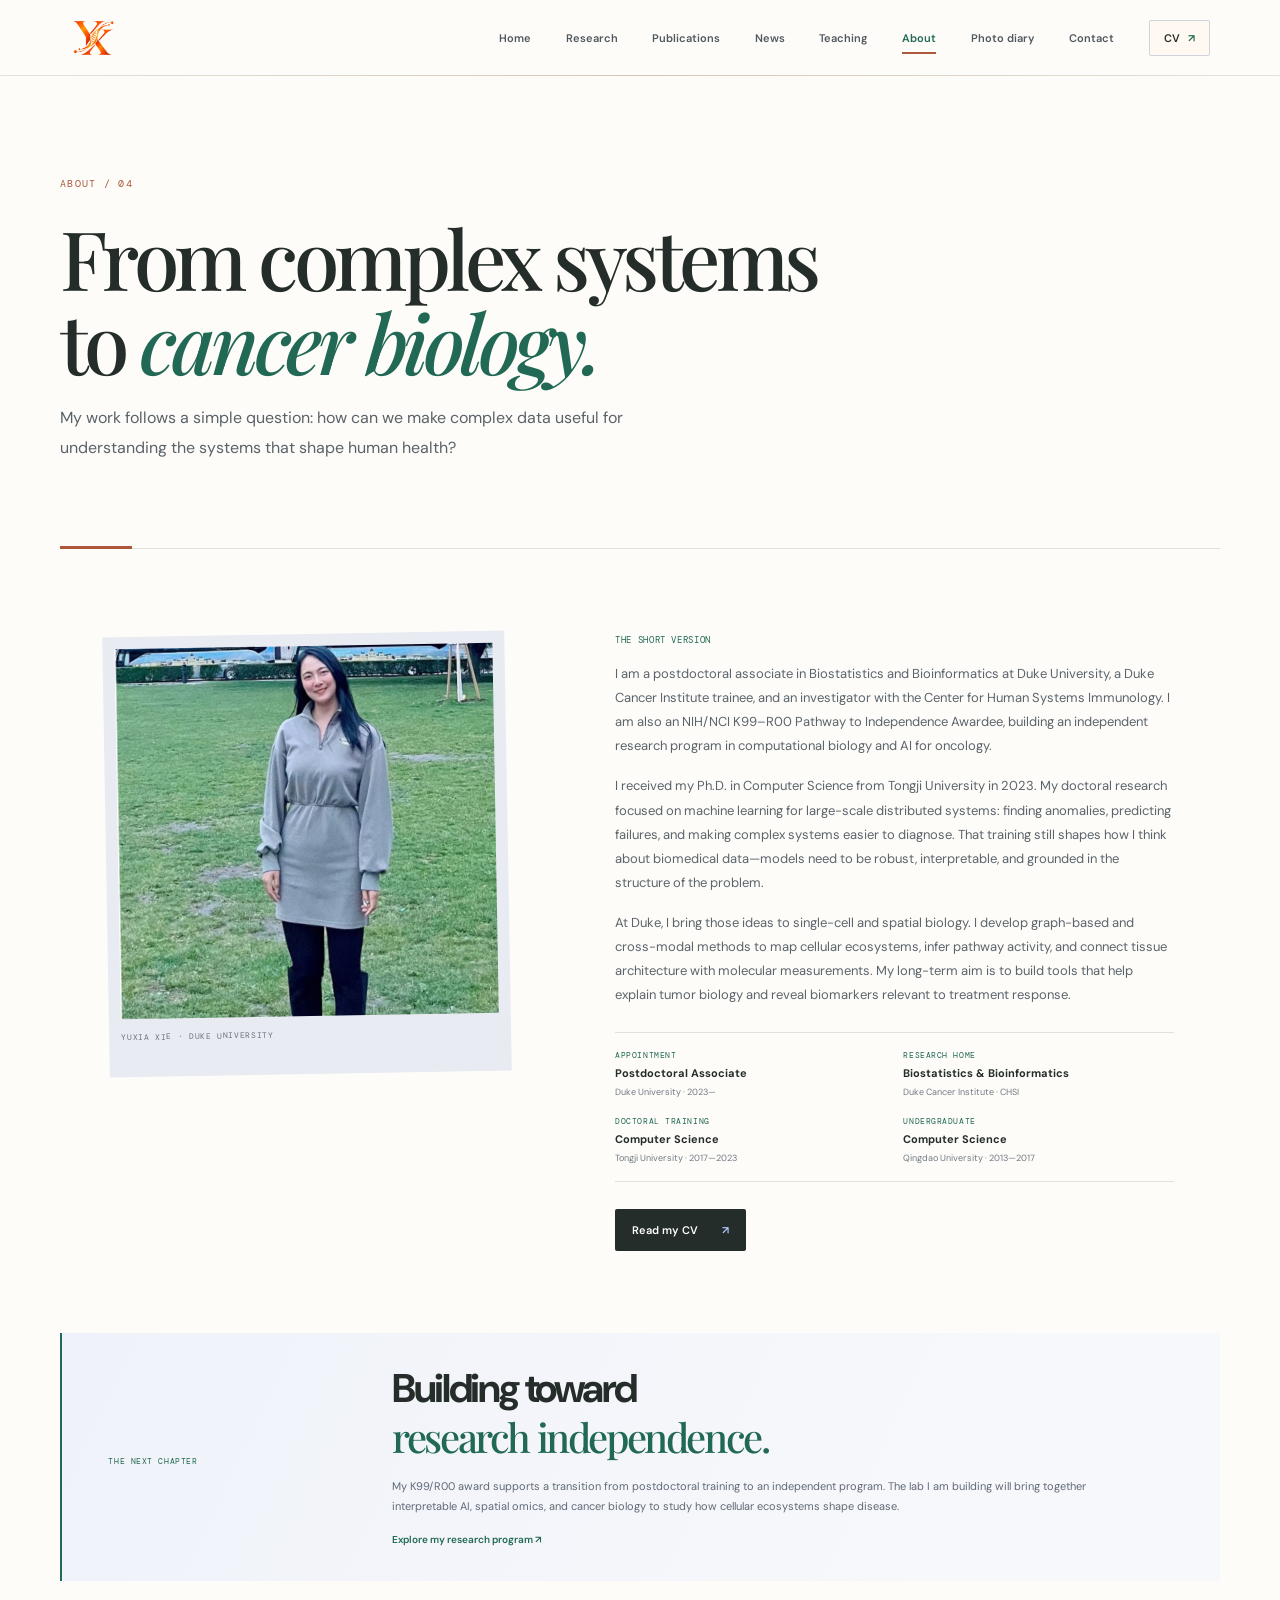
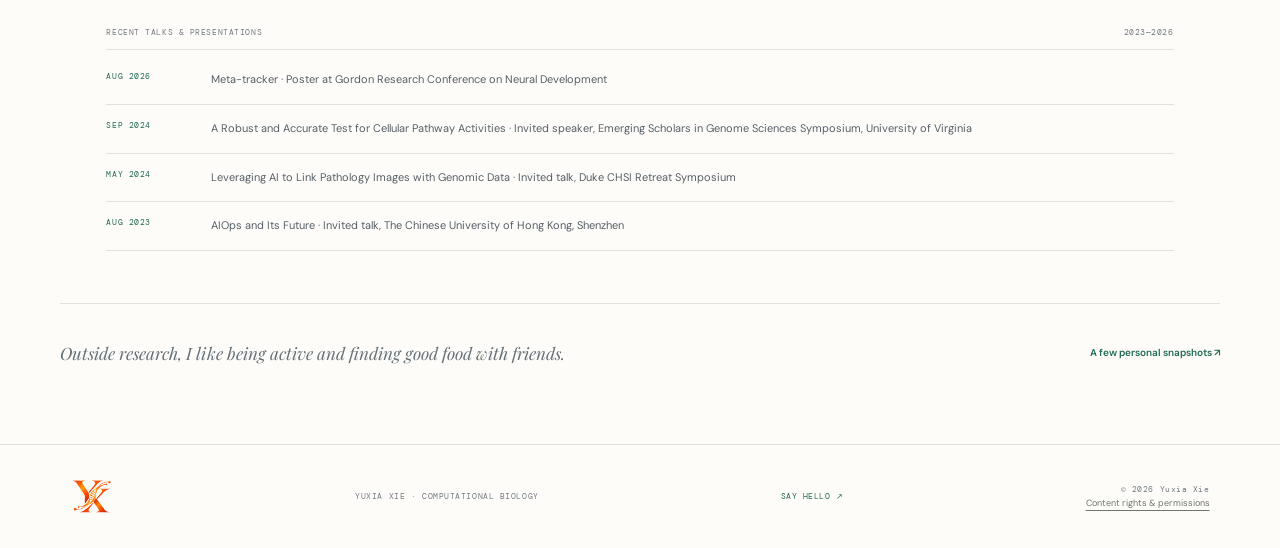
==== commit c480158c: "modified:   about.html 	modified:   index.html 	modified:   news.html" ====
--- a/about.html
+++ b/about.html
@@ -1 +1 @@
-<!doctype html><html lang="en"><head><meta charset="utf-8"><meta name="viewport" content="width=device-width, initial-scale=1"><meta name="theme-color" content="#fbfbf8"><meta name="description" content="Biography, academic background, and talks by Yuxia Xie."><title>About | Yuxia Xie</title><link rel="preconnect" href="https://fonts.googleapis.com"><link rel="preconnect" href="https://fonts.gstatic.com" crossorigin><link href="https://fonts.googleapis.com/css2?family=DM+Mono:wght@400;500&family=DM+Sans:wght@400;500;600;700;800&family=Playfair+Display:ital,wght@0,500;0,600;1,500;1,600&display=swap" rel="stylesheet"><link rel="stylesheet" href="style.css"><link rel="stylesheet" href="editorial.css"></head><body><header class="site-header"><a class="brand brand-image" href="index.html" aria-label="Yuxia Xie home"><img src="logo.png" alt=""></a><button class="menu-toggle" aria-expanded="false" aria-controls="main-nav">MENU <span>☰</span></button><nav id="main-nav"><a href="index.html" data-page="home">Home</a><a href="research.html" data-page="research">Research</a><a href="publications.html" data-page="publications">Publications</a><a href="news.html" data-page="news">News</a><a href="teaching.html" data-page="teaching">Teaching</a><a href="about.html" data-page="about">About</a><a href="field-notes.html" data-page="field-notes">Photo diary</a><a href="contact.html" data-page="contact">Contact</a><a class="nav-cv" href="cv.html" data-page="cv">CV <span>↗</span></a></nav></header><main class="page-shell" data-active="about"><header class="page-intro"><p class="eyebrow">ABOUT / 04</p><h1>From complex systems<br>to <em>cancer biology.</em></h1><p class="intro-lede">My work follows a simple question: how can we make complex data useful for understanding the systems that shape human health?</p></header><section class="bio-layout"><div class="bio-photo"><img src="assets/yuxia-xie.png" alt="Yuxia Xie"><span>YUXIA XIE · DUKE UNIVERSITY</span></div><div class="bio-copy"><span class="eyebrow">THE SHORT VERSION</span><p>I am a postdoctoral associate in Biostatistics and Bioinformatics at Duke University, a Duke Cancer Institute trainee, and an investigator with the Center for Human Systems Immunology. I am also an NIH/NCI K99–R00 Pathway to Independence Awardee, building an independent research program in computational biology and AI for oncology.</p><p>I received my Ph.D. in Computer Science from Tongji University in 2023. My doctoral research focused on machine learning for large-scale distributed systems: finding anomalies, predicting failures, and making complex systems easier to diagnose. That training still shapes how I think about biomedical data—models need to be robust, interpretable, and grounded in the structure of the problem.</p><p>At Duke, I bring those ideas to single-cell and spatial biology. I develop graph-based and cross-modal methods to map cellular ecosystems, infer pathway activity, and connect tissue architecture with molecular measurements. My long-term aim is to build tools that help explain tumor biology and reveal biomarkers relevant to treatment response.</p><div class="bio-facts"><div><span>APPOINTMENT</span><b>Postdoctoral Associate</b><small>Duke University · 2023—</small></div><div><span>RESEARCH HOME</span><b>Biostatistics & Bioinformatics</b><small>Duke Cancer Institute · CHSI</small></div><div><span>DOCTORAL TRAINING</span><b>Computer Science</b><small>Tongji University · 2017—2023</small></div><div><span>UNDERGRADUATE</span><b>Computer Science</b><small>Qingdao University · 2013—2017</small></div></div><a class="pill-link dark" href="Xie_CV.pdf" target="_blank" rel="noreferrer">Read my CV <span>↗</span></a></div></section><section class="independence-callout reveal"><span class="eyebrow">THE NEXT CHAPTER</span><div><h2>Building toward<br><em>research independence.</em></h2><p>My K99/R00 award supports a transition from postdoctoral training to an independent program. The lab I am building will bring together interpretable AI, spatial omics, and cancer biology to study how cellular ecosystems shape disease.</p><a href="research.html">Explore my research program ↗</a></div></section><section class="talks-section"><div class="section-label"><span>RECENT TALKS & PRESENTATIONS</span><span>2023—2026</span></div><div class="talk-row"><span>AUG 2026</span><p>Meta-tracker · Poster, Gordon Research Conference on Neural Development</p></div><div class="talk-row"><span>SEP 2024</span><p>A Robust and Accurate Test for Cellular Pathway Activities · Invited speaker, Emerging Scholars in Genome Sciences Symposium, University of Virginia</p></div><div class="talk-row"><span>MAY 2024</span><p>Leveraging AI to Link Pathology Images with Genomic Data · Invited talk, Duke CHSI Retreat Symposium</p></div><div class="talk-row"><span>AUG 2023</span><p>AIOps and Its Future · Invited talk, The Chinese University of Hong Kong, Shenzhen</p></div></section><section class="about-end"><p>Outside research, I like being active and finding good food with friends.</p><a href="field-notes.html">A few personal snapshots ↗</a></section></main><footer class="site-footer"><a class="brand brand-image" href="index.html" aria-label="Yuxia Xie home"><img src="logo.png" alt=""></a><span>YUXIA XIE · COMPUTATIONAL BIOLOGY</span><a href="mailto:yuxia.xie@duke.edu">SAY HELLO ↗</a><span class="footer-rights">© 2026 Yuxia Xie<br><a href="rights.html">Content rights &amp; permissions</a></span></footer><div class="lightbox" aria-hidden="true"><button class="lightbox-close" aria-label="Close image">×</button><img alt=""></div><script src="script.js"></script></body></html>+<!doctype html><html lang="en"><head><meta charset="utf-8"><meta name="viewport" content="width=device-width, initial-scale=1"><meta name="theme-color" content="#fbfbf8"><meta name="description" content="Biography, academic background, and talks by Yuxia Xie."><title>About | Yuxia Xie</title><link rel="preconnect" href="https://fonts.googleapis.com"><link rel="preconnect" href="https://fonts.gstatic.com" crossorigin><link href="https://fonts.googleapis.com/css2?family=DM+Mono:wght@400;500&family=DM+Sans:wght@400;500;600;700;800&family=Playfair+Display:ital,wght@0,500;0,600;1,500;1,600&display=swap" rel="stylesheet"><link rel="stylesheet" href="style.css"><link rel="stylesheet" href="editorial.css"></head><body><header class="site-header"><a class="brand brand-image" href="index.html" aria-label="Yuxia Xie home"><img src="logo.png" alt=""></a><button class="menu-toggle" aria-expanded="false" aria-controls="main-nav">MENU <span>☰</span></button><nav id="main-nav"><a href="index.html" data-page="home">Home</a><a href="research.html" data-page="research">Research</a><a href="publications.html" data-page="publications">Publications</a><a href="news.html" data-page="news">News</a><a href="teaching.html" data-page="teaching">Teaching</a><a href="about.html" data-page="about">About</a><a href="field-notes.html" data-page="field-notes">Photo diary</a><a href="contact.html" data-page="contact">Contact</a><a class="nav-cv" href="cv.html" data-page="cv">CV <span>↗</span></a></nav></header><main class="page-shell" data-active="about"><header class="page-intro"><p class="eyebrow">ABOUT / 04</p><h1>From complex systems<br>to <em>cancer biology.</em></h1><p class="intro-lede">My work follows a simple question: how can we make complex data useful for understanding the systems that shape human health?</p></header><section class="bio-layout"><div class="bio-photo"><img src="assets/yuxia-xie.png" alt="Yuxia Xie"><span>YUXIA XIE · DUKE UNIVERSITY</span></div><div class="bio-copy"><span class="eyebrow">THE SHORT VERSION</span><p>I am a postdoctoral associate in Biostatistics and Bioinformatics at Duke University, a Duke Cancer Institute trainee, and an investigator with the Center for Human Systems Immunology. I am also an NIH/NCI K99–R00 Pathway to Independence Awardee, building an independent research program in computational biology and AI for oncology.</p><p>I received my Ph.D. in Computer Science from Tongji University in 2023. My doctoral research focused on machine learning for large-scale distributed systems: finding anomalies, predicting failures, and making complex systems easier to diagnose. That training still shapes how I think about biomedical data—models need to be robust, interpretable, and grounded in the structure of the problem.</p><p>At Duke, I bring those ideas to single-cell and spatial biology. I develop graph-based and cross-modal methods to map cellular ecosystems, infer pathway activity, and connect tissue architecture with molecular measurements. My long-term aim is to build tools that help explain tumor biology and reveal biomarkers relevant to treatment response.</p><div class="bio-facts"><div><span>APPOINTMENT</span><b>Postdoctoral Associate</b><small>Duke University · 2023—</small></div><div><span>RESEARCH HOME</span><b>Biostatistics & Bioinformatics</b><small>Duke Cancer Institute · CHSI</small></div><div><span>DOCTORAL TRAINING</span><b>Computer Science</b><small>Tongji University · 2017—2023</small></div><div><span>UNDERGRADUATE</span><b>Computer Science</b><small>Qingdao University · 2013—2017</small></div></div><a class="pill-link dark" href="Xie_CV.pdf" target="_blank" rel="noreferrer">Read my CV <span>↗</span></a></div></section><section class="independence-callout reveal"><span class="eyebrow">THE NEXT CHAPTER</span><div><h2>Building toward<br><em>research independence.</em></h2><p>My K99/R00 award supports a transition from postdoctoral training to an independent program. The lab I am building will bring together interpretable AI, spatial omics, and cancer biology to study how cellular ecosystems shape disease.</p><a href="research.html">Explore my research program ↗</a></div></section><section class="talks-section"><div class="section-label"><span>RECENT TALKS & PRESENTATIONS</span><span>2023—2026</span></div><div class="talk-row"><span>AUG 2026</span><p>Meta-tracker · Poster at Gordon Research Conference on Neural Development</p></div><div class="talk-row"><span>SEP 2024</span><p>A Robust and Accurate Test for Cellular Pathway Activities · Invited speaker, Emerging Scholars in Genome Sciences Symposium, University of Virginia</p></div><div class="talk-row"><span>MAY 2024</span><p>Leveraging AI to Link Pathology Images with Genomic Data · Invited talk, Duke CHSI Retreat Symposium</p></div><div class="talk-row"><span>AUG 2023</span><p>AIOps and Its Future · Invited talk, The Chinese University of Hong Kong, Shenzhen</p></div></section><section class="about-end"><p>Outside research, I like being active and finding good food with friends.</p><a href="field-notes.html">A few personal snapshots ↗</a></section></main><footer class="site-footer"><a class="brand brand-image" href="index.html" aria-label="Yuxia Xie home"><img src="logo.png" alt=""></a><span>YUXIA XIE · COMPUTATIONAL BIOLOGY</span><a href="mailto:yuxia.xie@duke.edu">SAY HELLO ↗</a><span class="footer-rights">© 2026 Yuxia Xie<br><a href="rights.html">Content rights &amp; permissions</a></span></footer><div class="lightbox" aria-hidden="true"><button class="lightbox-close" aria-label="Close image">×</button><img alt=""></div><script src="script.js"></script></body></html>
--- a/style.css
+++ b/style.css
@@ -1,7 +1,8 @@
+/* SPDX-License-Identifier: Apache-2.0; content exclusions: LICENSE-SCOPE.md */
 
-:root{--paper:#fbfbf8;--white:#fff;--ink:#20252b;--muted:#626970;--line:#e3e5e4;--blue:#176b54;--pale:#eef4ef;--mint:#edf4f0;--serif:'Playfair Display',Georgia,serif;--sans:'DM Sans',Arial,sans-serif;--mono:'DM Mono',monospace}*{box-sizing:border-box}html{scroll-behavior:smooth}body{margin:0;background:var(--paper);color:var(--ink);font-family:var(--sans);-webkit-font-smoothing:antialiased}a{color:inherit}.site-header{height:76px;border-bottom:1px solid var(--line);display:flex;align-items:center;justify-content:space-between;padding:0 max(5.5vw,28px);background:rgba(251,251,248,.94);position:sticky;top:0;z-index:10;backdrop-filter:blur(14px)}.brand{font:700 23px var(--sans);letter-spacing:-2px;text-decoration:none}.brand span{color:var(--blue)}nav{display:flex;align-items:center;gap:clamp(17px,2.7vw,37px)}nav a{font-size:11px;font-weight:600;text-decoration:none;color:#50575e;transition:color .2s}nav a:hover,nav a[aria-current=page]{color:var(--blue)}nav .nav-cv{border:1px solid #cfd3dc;border-radius:2px;padding:10px 14px;color:var(--ink)}nav .nav-cv:hover{border-color:var(--blue)}.nav-cv span{color:var(--blue);margin-left:5px}.menu-toggle{display:none}.page-shell{width:min(1160px,calc(100% - 80px));margin:0 auto}.eyebrow,.section-label,.hero-meta,.portrait-caption,.portrait-side,.highlight-years,.pub-year,.pub-badge,.pillar-visual>span,.pillar-number,.teaching-item>span,.mentee>span,.bio-facts span,.talk-row>span,.photo-grid figcaption>span,.gallery-note,.home-index>a>span,.site-footer>span,.site-footer>a:last-of-type{font:9px var(--mono);letter-spacing:.07em}.eyebrow{color:#656e77;display:flex;align-items:center;gap:9px}.eyebrow i{width:7px;height:7px;background:var(--blue);border-radius:50%;display:inline-block}.home-hero{min-height:610px;display:grid;grid-template-columns:1.08fr .82fr;align-items:center;gap:10%;padding:64px 0 54px}.hero-copy{padding-left:3%}.hero-copy h1,.page-intro h1{font:500 clamp(57px,7.1vw,92px)/1.02 var(--serif);letter-spacing:-.06em;margin:35px 0 25px}.hero-copy h1 em,.page-intro h1 em,.home-statement h2 em,.pillar h2 em{color:var(--blue);font-weight:500}.hero-lede{font-size:16px;line-height:1.75;color:#59616a;max-width:420px;margin:0}.hero-links{display:flex;align-items:center;gap:23px;margin-top:29px}.pill-link{display:inline-flex;align-items:center;justify-content:space-between;gap:24px;padding:14px 17px;text-decoration:none;font-size:11px;font-weight:600;border-radius:2px}.pill-link.dark{background:var(--ink);color:white}.pill-link.dark:hover{background:var(--blue)}.pill-link span{color:#b7c8ff}.plain-link{font-size:11px;text-decoration:none;font-weight:600}.plain-link span{color:var(--blue)}.hero-meta{display:flex;gap:22px;color:#858a90;margin-top:70px;font-size:8px}.hero-portrait{height:470px;position:relative;background:#e8ebf1;padding:14px 14px 46px;transform:rotate(1deg);box-shadow:0 8px 30px #20252b0a}.hero-portrait>img{width:100%;height:100%;object-fit:cover;object-position:center 35%;display:block;filter:saturate(.87)}.portrait-caption{position:absolute;left:20px;bottom:15px;right:17px;display:flex;justify-content:space-between;color:#58606a;font-size:8px}.portrait-side{position:absolute;right:-36px;top:25%;writing-mode:vertical-rl;color:#737a82;font-size:8px;transform:rotate(180deg)}.home-lower{border-top:1px solid var(--line);border-bottom:1px solid var(--line);display:grid;grid-template-columns:1fr 330px;gap:9%;padding:52px 3%}.home-statement h2{font:500 clamp(30px,4vw,46px)/1.2 var(--serif);letter-spacing:-.04em;max-width:640px;margin:22px 0 23px}.arrow-link,.inline-link{font-size:11px;color:var(--blue);font-weight:600;text-decoration:none}.home-highlight{background:var(--pale);padding:25px 25px 22px;border-left:2px solid var(--blue)}.home-highlight .eyebrow{font-size:8px}.home-highlight>b{display:block;font:600 17px var(--sans);margin-top:22px}.home-highlight p{font-size:12px;line-height:1.65;color:#56606e;margin:10px 0 17px}.highlight-years{font-size:8px;color:var(--blue)}.home-index{margin:60px 3% 48px}.home-index>a{display:grid;grid-template-columns:150px 1fr 22px;align-items:center;padding:20px 4px;border-bottom:1px solid var(--line);text-decoration:none;transition:padding .2s}.home-index>a:hover{padding-left:12px}.home-index>a>span{font-size:8px;color:#7c838b}.home-index b{font:500 18px var(--serif)}.home-index i{font-style:normal;color:var(--blue)}.home-end{padding:26px 3% 75px;display:flex;justify-content:space-between;align-items:center}.home-end p{font:italic 18px var(--serif);color:#626970}.home-end a{font-size:11px;color:var(--blue);font-weight:600;text-decoration:none}.site-footer{min-height:79px;border-top:1px solid var(--line);display:flex;align-items:center;justify-content:space-between;padding:0 max(5.5vw,28px);color:#747b83}.site-footer .brand{color:var(--ink)}.site-footer>span,.site-footer>a:last-of-type{font-size:8px}.site-footer>a:last-of-type{text-decoration:none;color:var(--blue)}.page-intro{padding:91px 0 61px;border-bottom:1px solid var(--line)}.page-intro .eyebrow{color:var(--blue)}.page-intro h1{font-size:clamp(52px,6.3vw,78px);margin:26px 0 20px}.intro-lede{font-size:15px;line-height:1.8;color:#5a6269;max-width:650px;margin:0 0 25px}.page-intro .pill-link{margin-top:2px}.research-pillars{padding:24px 0 20px}.pillar{display:grid;grid-template-columns:1fr 1fr;position:relative;min-height:340px;align-items:center;gap:8%;padding:38px 30px;border-bottom:1px solid var(--line)}.pillar.reverse .pillar-visual{order:2}.pillar.reverse .pillar-copy{order:1}.pillar-number{position:absolute;left:0;top:28px;color:var(--blue)}.pillar-copy{padding:22px 4px}.pillar-copy .eyebrow{color:var(--blue);font-size:8px}.pillar h2{font:500 clamp(29px,3.5vw,43px)/1.13 var(--serif);letter-spacing:-.045em;margin:18px 0}.pillar-copy p{font-size:13px;line-height:1.8;color:#5d666d;max-width:475px}.inline-link{display:inline-block;margin-top:8px}.pillar-visual{height:225px;background:var(--pale);position:relative;display:flex;align-items:center;justify-content:center;overflow:hidden}.pillar-visual>span{position:absolute;bottom:13px;left:16px;color:#667080;font-size:7px}.pillar-visual svg{width:85%;height:80%}.viz-graph svg path{stroke:#8194cc;stroke-width:1.2;fill:none}.viz-graph svg circle{fill:#fbfbf8;stroke:var(--blue);stroke-width:2}.viz-graph svg circle:nth-of-type(2n){fill:#b8c7ed}.viz-spatial{background:#eef3ef}.viz-spatial svg rect{fill:#f9fbf8;stroke:#a9b9ad;stroke-width:1}.viz-spatial svg path{stroke:#dce5dd}.viz-spatial svg circle{fill:#567b70}.viz-spatial svg circle:nth-of-type(3n){fill:#d78263}.viz-cancer{background:#f5eee9}.cancer-circles{height:145px;width:240px;position:relative}.cancer-circles:before,.cancer-circles:after{content:"";position:absolute;border:1px solid #ce9987;border-radius:50%;inset:14px 27px}.cancer-circles:after{inset:31px 51px;border-color:#b5a0aa}.cancer-circles i{position:absolute;width:22px;height:22px;border-radius:50%;background:#d1a191;opacity:.8}.cancer-circles i:nth-child(1){left:54px;top:17px}.cancer-circles i:nth-child(2){left:134px;top:35px;background:#8897bc}.cancer-circles i:nth-child(3){left:181px;top:81px}.cancer-circles i:nth-child(4){left:91px;top:63px;width:33px;height:33px;background:#c67561}.cancer-circles i:nth-child(5){left:42px;top:103px;width:15px;height:15px;background:#7188b7}.cancer-circles i:nth-child(6){left:153px;top:120px;width:17px;height:17px}.cancer-circles i:nth-child(7){left:220px;top:34px;width:13px;height:13px;background:#7188b7}.cancer-circles i:nth-child(8){left:112px;top:7px;width:13px;height:13px}.cancer-circles i:nth-child(9){left:11px;top:71px;width:11px;height:11px}.funding-strip{margin:35px 0 25px;padding:27px 25px;background:#f0f2f5;display:grid;grid-template-columns:180px 1fr 1fr;gap:26px;align-items:start}.funding-strip>.eyebrow{color:var(--blue);font-size:8px}.funding-strip div{border-left:1px solid #d4d8df;padding-left:19px}.funding-strip b{font:600 12px/1.5 var(--sans);display:block}.funding-strip div span{display:block;font-size:10px;color:#69717a;margin-top:8px}.page-end-link{border-top:1px solid var(--line);padding:20px 0 65px;display:flex;justify-content:space-between}.page-end-link span{font:8px var(--mono);letter-spacing:.07em;color:#7a8188}.page-end-link a{font-size:11px;color:var(--blue);font-weight:600;text-decoration:none}.pub-section{padding-top:40px}.section-label{display:flex;justify-content:space-between;color:#737a82;font-size:8px;border-bottom:1px solid var(--line);padding:0 0 12px}.pub-item{display:grid;grid-template-columns:62px 1fr 90px 20px;gap:16px;align-items:center;padding:21px 0;border-bottom:1px solid var(--line)}.pub-year{color:var(--blue);font-size:9px}.pub-item h2{font:500 18px/1.3 var(--serif);margin:0}.pub-item p{font-size:10px;line-height:1.6;color:#687078;margin:7px 0 0}.pub-item p em{font-family:var(--serif)}.pub-badge{font-size:7px;color:#727b83}.pub-item>a{font-size:17px;color:var(--blue);text-decoration:none}.manuscript-row{margin:42px 0;padding:27px 29px;background:var(--pale);display:grid;grid-template-columns:230px 1fr;gap:28px}.manuscript-row>.eyebrow{font-size:8px;color:var(--blue)}.manuscript-row h3{font:500 17px/1.4 var(--serif);margin:0 0 6px}.manuscript-row p{font-size:10px;color:#687078;margin:0 0 22px}.manuscript-row p:last-child{margin-bottom:0}.software-section{padding-bottom:65px}.software-grid{display:grid;grid-template-columns:1fr 1fr;gap:15px;margin-top:18px}.software-grid>a{background:var(--mint);padding:24px;text-decoration:none;display:flex;flex-direction:column;min-height:165px}.software-grid>a:hover{background:#e5eee8}.software-grid span{font:9px var(--mono);color:#4f7769}.software-grid b{font:500 17px/1.45 var(--serif);max-width:350px;margin:17px 0}.software-grid i{font:600 10px var(--sans);font-style:normal;color:var(--blue);margin-top:auto}.teaching-grid{display:grid;grid-template-columns:.88fr 1.12fr;gap:8%;padding:46px 0 50px}.teach-column .section-label{margin-bottom:8px}.teaching-item{padding:20px 0;border-bottom:1px solid var(--line)}.teaching-item>span,.mentee>span{color:var(--blue);font-size:8px}.teaching-item h2,.mentee h2{font:500 18px var(--serif);margin:8px 0}.teaching-item p,.mentee p{font-size:10px;color:#687078;margin:0;line-height:1.6}.mentee{display:grid;grid-template-columns:70px 1fr;gap:14px;padding:17px 0;border-bottom:1px solid var(--line)}.mentee h2{margin:0 0 5px;font-size:16px}.teaching-note{background:var(--pale);padding:26px 29px;margin-bottom:38px;display:grid;grid-template-columns:205px 1fr;gap:25px}.teaching-note .eyebrow{color:var(--blue);font-size:8px}.teaching-note p{font:500 19px/1.6 var(--serif);max-width:690px;margin:0}.bio-layout{display:grid;grid-template-columns:.72fr 1fr;gap:10%;padding:55px 4% 64px;align-items:start}.bio-photo{background:#e8ebf1;padding:12px 12px 35px;transform:rotate(-1deg)}.bio-photo img{width:100%;height:370px;object-fit:cover;object-position:center 35%;display:block}.bio-photo>span{display:block;padding-top:13px;font:8px var(--mono);letter-spacing:.08em;color:#687078}.bio-copy>.eyebrow{color:var(--blue)}.bio-copy>p{font-size:13px;line-height:1.85;color:#5b646b;margin:16px 0}.bio-copy>p a{color:var(--blue);text-underline-offset:3px}.bio-facts{border-top:1px solid var(--line);border-bottom:1px solid var(--line);padding:17px 0;margin:25px 0;display:grid;grid-template-columns:1fr 1fr;gap:18px}.bio-facts div{display:flex;flex-direction:column;gap:6px}.bio-facts span{font-size:8px;color:var(--blue)}.bio-facts b{font-size:11px}.bio-facts small{font-size:9px;color:#727a82}.bio-copy .pill-link{margin-top:2px}.talks-section{padding:0 4% 52px}.talks-section .section-label{margin-bottom:6px}.talk-row{display:grid;grid-template-columns:90px 1fr;gap:15px;border-bottom:1px solid var(--line);padding:15px 0}.talk-row>span{color:var(--blue);font-size:8px}.talk-row p{font-size:11px;color:#565f67;margin:0;line-height:1.6}.about-end{border-top:1px solid var(--line);padding:21px 0 63px;display:flex;justify-content:space-between;align-items:center}.about-end p{font:italic 17px var(--serif);color:#657078}.about-end a{font-size:10px;color:var(--blue);text-decoration:none;font-weight:600}.photo-grid{padding:47px 0 20px;display:grid;grid-template-columns:1fr 1.2fr;grid-template-rows:300px 290px;gap:30px 28px}.photo-grid figure{margin:0;display:flex;flex-direction:column;min-height:0}.photo-grid .photo-tall{grid-row:span 2}.photo-frame{padding:0;border:0;background:#e8ebf1;overflow:hidden;flex:1;min-height:0;width:100%;cursor:zoom-in}.photo-frame img{width:100%;height:100%;object-fit:cover;display:block;transition:transform .45s,filter .4s;filter:saturate(.83)}.photo-frame:hover img{transform:scale(1.03);filter:saturate(1)}.photo-grid figcaption{padding:12px 2px 0;display:flex;flex-direction:column;gap:5px}.photo-grid figcaption>span{color:var(--blue);font-size:7px}.photo-grid figcaption b{font:500 15px var(--serif)}.gallery-note{padding:13px 0 65px;color:#737b83;font-size:8px}.gallery-note a{color:var(--blue)}.lightbox{display:none;position:fixed;inset:0;z-index:20;background:#101722eF;align-items:center;justify-content:center;padding:5vw}.lightbox.open{display:flex}.lightbox img{max-width:min(100%,1050px);max-height:90vh;object-fit:contain}.lightbox-close{position:absolute;right:28px;top:16px;border:0;background:none;color:white;font:36px var(--sans);cursor:pointer}
+:root{--paper:#fbfbf8;--white:#fff;--ink:#20252b;--muted:#626970;--line:#e3e5e4;--blue:#176b54;--pale:#eef4ef;--mint:#edf4f0;--serif:'Playfair Display',Georgia,serif;--sans:'DM Sans',Arial,sans-serif;--mono:'DM Mono',monospace}*{box-sizing:border-box}html{scroll-behavior:smooth}body{margin:0;background:var(--paper);color:var(--ink);font-family:var(--sans);-webkit-font-smoothing:antialiased}a{color:inherit}.site-header{height:76px;border-bottom:1px solid var(--line);display:flex;align-items:center;justify-content:space-between;padding:0 max(5.5vw,28px);background:rgba(251,251,248,.94);position:sticky;top:0;z-index:10;backdrop-filter:blur(14px)}.brand{font:700 23px var(--sans);letter-spacing:-2px;text-decoration:none}.brand span{color:var(--blue)}nav{display:flex;align-items:center;gap:clamp(17px,2.7vw,37px)}nav a{font-size:11px;font-weight:600;text-decoration:none;color:#50575e;transition:color .2s}nav a:hover,nav a[aria-current=page]{color:var(--blue)}nav .nav-cv{border:1px solid #cfd3dc;border-radius:2px;padding:10px 14px;color:var(--ink)}nav .nav-cv:hover{border-color:var(--blue)}.nav-cv span{color:var(--blue);margin-left:5px}.menu-toggle{display:none}.page-shell{width:min(1160px,calc(100% - 80px));margin:0 auto}.eyebrow,.section-label,.hero-meta,.portrait-caption,.portrait-side,.highlight-years,.pub-year,.pub-badge,.pillar-visual>span,.pillar-number,.teaching-item>span,.mentee>span,.bio-facts span,.talk-row>span,.photo-grid figcaption>span,.gallery-note,.home-index>a>span,.site-footer>span,.site-footer>a:last-of-type{font:9px var(--mono);letter-spacing:.07em}.eyebrow{color:#656e77;display:flex;align-items:center;gap:9px}.eyebrow i{width:7px;height:7px;background:var(--blue);border-radius:50%;display:inline-block}.home-hero{min-height:610px;display:grid;grid-template-columns:1.08fr .82fr;align-items:center;gap:10%;padding:64px 0 54px}.hero-copy{padding-left:3%}.hero-copy h1,.page-intro h1{font:500 clamp(57px,7.1vw,92px)/1.02 var(--serif);letter-spacing:-.06em;margin:35px 0 25px}.hero-copy h1 em,.page-intro h1 em,.home-statement h2 em,.pillar h2 em{color:var(--blue);font-weight:500}.hero-lede{font-size:16px;line-height:1.75;color:#59616a;max-width:420px;margin:0}.hero-links{display:flex;align-items:center;gap:23px;margin-top:29px}.pill-link{display:inline-flex;align-items:center;justify-content:space-between;gap:24px;padding:14px 17px;text-decoration:none;font-size:11px;font-weight:600;border-radius:2px}.pill-link.dark{background:var(--ink);color:white}.pill-link.dark:hover{background:var(--blue)}.pill-link span{color:#b7c8ff}.plain-link{font-size:11px;text-decoration:none;font-weight:600}.plain-link span{color:var(--blue)}.hero-meta{display:flex;gap:22px;color:#858a90;margin-top:70px;font-size:8px}.hero-portrait{height:470px;position:relative;background:#e8ebf1;padding:14px 14px 46px;transform:rotate(1deg);box-shadow:0 8px 30px #20252b0a}.hero-portrait>img{width:100%;height:100%;object-fit:cover;object-position:center 35%;display:block;filter:saturate(.87)}.portrait-caption{position:absolute;left:20px;bottom:15px;right:17px;display:flex;justify-content:space-between;color:#58606a;font-size:8px}.portrait-side{position:absolute;right:-36px;top:25%;writing-mode:vertical-rl;color:#737a82;font-size:8px;transform:rotate(180deg)}.home-lower{border-top:1px solid var(--line);border-bottom:1px solid var(--line);display:grid;grid-template-columns:1fr 330px;gap:9%;padding:52px 3%}.home-statement h2{font:500 clamp(30px,4vw,46px)/1.2 var(--serif);letter-spacing:-.04em;max-width:640px;margin:22px 0 23px}.arrow-link,.inline-link{font-size:11px;color:var(--blue);font-weight:600;text-decoration:none}.home-highlight{background:var(--pale);padding:25px 25px 22px;border-left:2px solid var(--blue)}.home-highlight .eyebrow{font-size:8px}.home-highlight>b{display:block;font:600 17px var(--sans);margin-top:22px}.home-highlight p{font-size:12px;line-height:1.65;color:#56606e;margin:10px 0 17px}.highlight-years{font-size:8px;color:var(--blue)}.home-index{margin:60px 3% 48px}.home-index>a{display:grid;grid-template-columns:150px 1fr 22px;align-items:center;padding:20px 4px;border-bottom:1px solid var(--line);text-decoration:none;transition:padding .2s}.home-index>a:hover{padding-left:12px}.home-index>a>span{font-size:8px;color:#7c838b}.home-index b{font:500 18px var(--serif)}.home-index i{font-style:normal;color:var(--blue)}.home-end{padding:26px 3% 75px;display:flex;justify-content:space-between;align-items:center}.home-end p{font:italic 18px var(--serif);color:#626970}.home-end a{font-size:11px;color:var(--blue);font-weight:600;text-decoration:none}.site-footer{min-height:79px;border-top:1px solid var(--line);display:flex;align-items:center;justify-content:space-between;padding:0 max(5.5vw,28px);color:#747b83}.site-footer .brand{color:var(--ink)}.site-footer>span,.site-footer>a:last-of-type{font-size:8px}.site-footer>a:last-of-type{text-decoration:none;color:var(--blue)}.page-intro{padding:91px 0 61px;border-bottom:1px solid var(--line)}.page-intro .eyebrow{color:var(--blue)}.page-intro h1{font-size:clamp(52px,6.3vw,78px);margin:26px 0 20px}.intro-lede{font-size:15px;line-height:1.8;color:#5a6269;max-width:650px;margin:0 0 25px}.page-intro .pill-link{margin-top:2px}.research-pillars{padding:24px 0 20px}.pillar{display:grid;grid-template-columns:1fr 1fr;position:relative;min-height:340px;align-items:center;gap:8%;padding:38px 30px;border-bottom:1px solid var(--line)}.pillar.reverse .pillar-visual{order:2}.pillar.reverse .pillar-copy{order:1}.pillar-number{position:absolute;left:0;top:28px;color:var(--blue)}.pillar-copy{padding:22px 4px}.pillar-copy .eyebrow{color:var(--blue);font-size:8px}.pillar h2{font:500 clamp(29px,3.5vw,43px)/1.13 var(--serif);letter-spacing:-.045em;margin:18px 0}.pillar-copy p{font-size:13px;line-height:1.8;color:#5d666d;max-width:475px}.inline-link{display:inline-block;margin-top:8px}.pillar-visual{height:225px;background:var(--pale);position:relative;display:flex;align-items:center;justify-content:center;overflow:hidden}.pillar-visual>span{position:absolute;bottom:13px;left:16px;color:#667080;font-size:7px}.pillar-visual svg{width:85%;height:80%}.viz-graph svg path{stroke:#8194cc;stroke-width:1.2;fill:none}.viz-graph svg circle{fill:#fbfbf8;stroke:var(--blue);stroke-width:2}.viz-graph svg circle:nth-of-type(2n){fill:#b8c7ed}.viz-spatial{background:#eef3ef}.viz-spatial svg rect{fill:#f9fbf8;stroke:#a9b9ad;stroke-width:1}.viz-spatial svg path{stroke:#dce5dd}.viz-spatial svg circle{fill:#567b70}.viz-spatial svg circle:nth-of-type(3n){fill:#d78263}.viz-cancer{background:#f5eee9}.cancer-circles{height:145px;width:240px;position:relative}.cancer-circles:before,.cancer-circles:after{content:"";position:absolute;border:1px solid #ce9987;border-radius:50%;inset:14px 27px}.cancer-circles:after{inset:31px 51px;border-color:#b5a0aa}.cancer-circles i{position:absolute;width:22px;height:22px;border-radius:50%;background:#d1a191;opacity:.8}.cancer-circles i:nth-child(1){left:54px;top:17px}.cancer-circles i:nth-child(2){left:134px;top:35px;background:#8897bc}.cancer-circles i:nth-child(3){left:181px;top:81px}.cancer-circles i:nth-child(4){left:91px;top:63px;width:33px;height:33px;background:#c67561}.cancer-circles i:nth-child(5){left:42px;top:103px;width:15px;height:15px;background:#7188b7}.cancer-circles i:nth-child(6){left:153px;top:120px;width:17px;height:17px}.cancer-circles i:nth-child(7){left:220px;top:34px;width:13px;height:13px;background:#7188b7}.cancer-circles i:nth-child(8){left:112px;top:7px;width:13px;height:13px}.cancer-circles i:nth-child(9){left:11px;top:71px;width:11px;height:11px}.funding-strip{margin:35px 0 25px;padding:27px 25px;background:#f0f2f5;display:grid;grid-template-columns:180px 1fr 1fr;gap:26px;align-items:start}.funding-strip>.eyebrow{color:var(--blue);font-size:8px}.funding-strip div{border-left:1px solid #d4d8df;padding-left:19px}.funding-strip b{font:600 12px/1.5 var(--sans);display:block}.funding-strip div span{display:block;font-size:10px;color:#69717a;margin-top:8px}.page-end-link{border-top:1px solid var(--line);padding:20px 0 65px;display:flex;justify-content:space-between}.page-end-link span{font:8px var(--mono);letter-spacing:.07em;color:#7a8188}.page-end-link a{font-size:11px;color:var(--blue);font-weight:600;text-decoration:none}.pub-section{padding-top:40px}.section-label{display:flex;justify-content:space-between;color:#737a82;font-size:8px;border-bottom:1px solid var(--line);padding:0 0 12px}.pub-item{display:grid;grid-template-columns:62px 1fr 90px 20px;gap:16px;align-items:center;padding:21px 0;border-bottom:1px solid var(--line)}.pub-year{color:var(--blue);font-size:9px}.pub-item h2{font:500 18px/1.3 var(--serif);margin:0}.pub-item p{font-size:10px;line-height:1.6;color:#687078;margin:7px 0 0}.pub-item p em{font-family:var(--serif)}.pub-badge{font-size:7px;color:#727b83}.pub-item>a{font-size:17px;color:var(--blue);text-decoration:none}.manuscript-row{margin:42px 0;padding:27px 29px;background:var(--pale);display:grid;grid-template-columns:230px 1fr;gap:28px}.manuscript-row>.eyebrow{font-size:8px;color:var(--blue)}.manuscript-row h3{font:500 17px/1.4 var(--serif);margin:0 0 6px}.manuscript-row p{font-size:10px;color:#687078;margin:0 0 22px}.manuscript-row p:last-child{margin-bottom:0}.software-section{padding-bottom:65px}.software-grid{display:grid;grid-template-columns:1fr 1fr;gap:15px;margin-top:18px}.software-grid>a{background:var(--mint);padding:24px;text-decoration:none;display:flex;flex-direction:column;min-height:165px}.software-grid>a:hover{background:#e5eee8}.software-grid span{font:9px var(--mono);color:#4f7769}.software-grid b{font:500 17px/1.45 var(--serif);max-width:350px;margin:17px 0}.software-grid i{font:600 10px var(--sans);font-style:normal;color:var(--blue);margin-top:auto}.teaching-grid{display:grid;grid-template-columns:.88fr 1.12fr;gap:8%;padding:46px 0 50px}.teaching-grid.teaching-full{grid-template-columns:1fr}.teaching-full .teach-column{display:grid;grid-template-columns:1fr 1fr;gap:24px}.teaching-full .teach-column .section-label{grid-column:1/-1}.teach-column .section-label{margin-bottom:8px}.teaching-item{padding:24px 0;border-bottom:1px solid var(--line)}.teaching-full .teaching-item{padding:24px;background:var(--mint);border:1px solid #dde8e1;border-radius:4px;border-bottom:1px solid #dde8e1;transition:box-shadow .25s ease,transform .25s ease}.teaching-full .teaching-item:hover{box-shadow:0 4px 20px rgba(23,107,84,.08);transform:translateY(-2px)}.teaching-item>span,.mentee>span{color:var(--blue);font-size:8px}.teaching-item h2,.mentee h2{font:500 18px var(--serif);margin:8px 0}.teaching-item p,.mentee p{font-size:10px;color:#687078;margin:0;line-height:1.6}.teaching-role{font-weight:500}.teaching-desc{margin-top:12px !important;font-size:11px !important;line-height:1.7 !important;color:#4a545c !important;border-top:1px solid #d4dfd7;padding-top:12px}.mentee{display:grid;grid-template-columns:70px 1fr;gap:14px;padding:17px 0;border-bottom:1px solid var(--line)}.mentee h2{margin:0 0 5px;font-size:16px}.teaching-note{background:var(--pale);padding:26px 29px;margin-bottom:38px;display:grid;grid-template-columns:205px 1fr;gap:25px}.teaching-note .eyebrow{color:var(--blue);font-size:8px}.teaching-note p{font:500 19px/1.6 var(--serif);max-width:690px;margin:0}.bio-layout{display:grid;grid-template-columns:.72fr 1fr;gap:10%;padding:55px 4% 64px;align-items:start}.bio-photo{background:#e8ebf1;padding:12px 12px 35px;transform:rotate(-1deg)}.bio-photo img{width:100%;height:370px;object-fit:cover;object-position:center 35%;display:block}.bio-photo>span{display:block;padding-top:13px;font:8px var(--mono);letter-spacing:.08em;color:#687078}.bio-copy>.eyebrow{color:var(--blue)}.bio-copy>p{font-size:13px;line-height:1.85;color:#5b646b;margin:16px 0}.bio-copy>p a{color:var(--blue);text-underline-offset:3px}.bio-facts{border-top:1px solid var(--line);border-bottom:1px solid var(--line);padding:17px 0;margin:25px 0;display:grid;grid-template-columns:1fr 1fr;gap:18px}.bio-facts div{display:flex;flex-direction:column;gap:6px}.bio-facts span{font-size:8px;color:var(--blue)}.bio-facts b{font-size:11px}.bio-facts small{font-size:9px;color:#727a82}.bio-copy .pill-link{margin-top:2px}.talks-section{padding:0 4% 52px}.talks-section .section-label{margin-bottom:6px}.talk-row{display:grid;grid-template-columns:90px 1fr;gap:15px;border-bottom:1px solid var(--line);padding:15px 0}.talk-row>span{color:var(--blue);font-size:8px}.talk-row p{font-size:11px;color:#565f67;margin:0;line-height:1.6}.about-end{border-top:1px solid var(--line);padding:21px 0 63px;display:flex;justify-content:space-between;align-items:center}.about-end p{font:italic 17px var(--serif);color:#657078}.about-end a{font-size:10px;color:var(--blue);text-decoration:none;font-weight:600}.photo-grid{padding:47px 0 20px;display:grid;grid-template-columns:1fr 1.2fr;grid-template-rows:300px 290px;gap:30px 28px}.photo-grid figure{margin:0;display:flex;flex-direction:column;min-height:0}.photo-grid .photo-tall{grid-row:span 2}.photo-frame{padding:0;border:0;background:#e8ebf1;overflow:hidden;flex:1;min-height:0;width:100%;cursor:zoom-in}.photo-frame img{width:100%;height:100%;object-fit:cover;display:block;transition:transform .45s,filter .4s;filter:saturate(.83)}.photo-frame:hover img{transform:scale(1.03);filter:saturate(1)}.photo-grid figcaption{padding:12px 2px 0;display:flex;flex-direction:column;gap:5px}.photo-grid figcaption>span{color:var(--blue);font-size:7px}.photo-grid figcaption b{font:500 15px var(--serif)}.gallery-note{padding:13px 0 65px;color:#737b83;font-size:8px}.gallery-note a{color:var(--blue)}.lightbox{display:none;position:fixed;inset:0;z-index:20;background:#101722eF;align-items:center;justify-content:center;padding:5vw}.lightbox.open{display:flex}.lightbox img{max-width:min(100%,1050px);max-height:90vh;object-fit:contain}.lightbox-close{position:absolute;right:28px;top:16px;border:0;background:none;color:white;font:36px var(--sans);cursor:pointer}
 @media(max-width:850px){nav{gap:17px}.page-shell{width:calc(100% - 52px)}.home-hero{gap:6%;grid-template-columns:1fr .9fr}.hero-copy h1{font-size:72px}.hero-portrait{height:410px}.funding-strip{grid-template-columns:1fr 1fr}.funding-strip>.eyebrow{grid-column:span 2}.pillar{gap:5%;padding-inline:15px}.bio-layout{gap:7%;padding-inline:0}}
-@media(max-width:650px){.site-header{height:65px;padding:0 20px}.menu-toggle{display:block;background:none;border:0;color:var(--ink);font:9px var(--mono);letter-spacing:.05em}.menu-toggle span{color:var(--blue);font-size:13px;margin-left:5px}nav{display:none;position:absolute;top:64px;left:0;right:0;padding:15px 22px 23px;background:var(--paper);border-bottom:1px solid var(--line);flex-direction:column;align-items:flex-start;gap:19px}nav.open{display:flex}.page-shell{width:calc(100% - 40px)}.home-hero{display:flex;flex-direction:column;align-items:stretch;padding:49px 0 40px;gap:38px}.hero-copy{padding:0}.hero-copy h1{font-size:clamp(60px,16vw,82px);margin:27px 0 19px}.hero-lede{font-size:14px}.hero-meta{margin-top:36px;gap:13px;font-size:7px}.hero-portrait{height:380px;width:88%;align-self:center}.portrait-side{right:-30px}.home-lower{grid-template-columns:1fr;gap:25px;padding:34px 2%}.home-statement h2{font-size:34px}.home-highlight{padding:21px}.home-index{margin:42px 2% 26px}.home-index>a{grid-template-columns:95px 1fr 20px;padding:17px 0}.home-index b{font-size:16px}.home-index>a>span{font-size:7px}.home-end{padding:16px 2% 48px;align-items:flex-start;gap:15px}.home-end p{font-size:15px;margin:0}.home-end a{white-space:nowrap;padding-top:4px}.site-footer{min-height:98px;padding:17px 20px;display:grid;grid-template-columns:1fr 1fr;gap:11px}.site-footer>*:nth-child(even){text-align:right}.site-footer>span,.site-footer>a:last-of-type{font-size:7px}.page-intro{padding:63px 0 39px}.page-intro h1{font-size:clamp(45px,12vw,66px);margin:22px 0 16px}.intro-lede{font-size:13px}.pillar{display:flex;flex-direction:column;align-items:stretch;gap:16px;padding:37px 0 31px}.pillar.reverse .pillar-visual,.pillar.reverse .pillar-copy{order:initial}.pillar-visual{height:195px;order:0}.pillar-copy{order:1;padding:5px 2px}.pillar h2{font-size:33px;margin:13px 0}.pillar-copy p{font-size:12px}.pillar-number{top:12px}.funding-strip{grid-template-columns:1fr;padding:22px;gap:21px}.funding-strip>.eyebrow{grid-column:auto}.funding-strip div{padding-left:13px}.page-end-link{padding-bottom:45px}.page-end-link span{font-size:7px}.pub-item{grid-template-columns:41px 1fr 18px;gap:11px;padding:17px 0}.pub-item h2{font-size:16px}.pub-item p{font-size:9px}.pub-badge{display:none}.manuscript-row{grid-template-columns:1fr;gap:17px;padding:22px}.software-grid{grid-template-columns:1fr}.teaching-grid{grid-template-columns:1fr;gap:38px;padding:33px 0}.teaching-note{grid-template-columns:1fr;gap:13px;padding:21px}.teaching-note p{font-size:17px}.bio-layout{grid-template-columns:1fr;gap:28px;padding:36px 0 48px}.bio-photo{width:82%;justify-self:center}.bio-photo img{height:340px}.bio-copy>p{font-size:12px}.talks-section{padding:0 0 38px}.about-end{padding-bottom:45px;gap:15px}.about-end p{font-size:15px}.about-end a{white-space:nowrap}.photo-grid{grid-template-columns:1fr;grid-template-rows:330px 260px 280px 250px;gap:23px;padding-top:31px}.photo-grid .photo-tall{grid-row:auto}.photo-grid figure{min-height:0}.photo-grid figcaption b{font-size:14px}.gallery-note{padding-bottom:45px}}
+@media(max-width:650px){.site-header{height:65px;padding:0 20px}.menu-toggle{display:block;background:none;border:0;color:var(--ink);font:9px var(--mono);letter-spacing:.05em}.menu-toggle span{color:var(--blue);font-size:13px;margin-left:5px}nav{display:none;position:absolute;top:64px;left:0;right:0;padding:15px 22px 23px;background:var(--paper);border-bottom:1px solid var(--line);flex-direction:column;align-items:flex-start;gap:19px}nav.open{display:flex}.page-shell{width:calc(100% - 40px)}.home-hero{display:flex;flex-direction:column;align-items:stretch;padding:49px 0 40px;gap:38px}.hero-copy{padding:0}.hero-copy h1{font-size:clamp(60px,16vw,82px);margin:27px 0 19px}.hero-lede{font-size:14px}.hero-meta{margin-top:36px;gap:13px;font-size:7px}.hero-portrait{height:380px;width:88%;align-self:center}.portrait-side{right:-30px}.home-lower{grid-template-columns:1fr;gap:25px;padding:34px 2%}.home-statement h2{font-size:34px}.home-highlight{padding:21px}.home-index{margin:42px 2% 26px}.home-index>a{grid-template-columns:95px 1fr 20px;padding:17px 0}.home-index b{font-size:16px}.home-index>a>span{font-size:7px}.home-end{padding:16px 2% 48px;align-items:flex-start;gap:15px}.home-end p{font-size:15px;margin:0}.home-end a{white-space:nowrap;padding-top:4px}.site-footer{min-height:98px;padding:17px 20px;display:grid;grid-template-columns:1fr 1fr;gap:11px}.site-footer>*:nth-child(even){text-align:right}.site-footer>span,.site-footer>a:last-of-type{font-size:7px}.page-intro{padding:63px 0 39px}.page-intro h1{font-size:clamp(45px,12vw,66px);margin:22px 0 16px}.intro-lede{font-size:13px}.pillar{display:flex;flex-direction:column;align-items:stretch;gap:16px;padding:37px 0 31px}.pillar.reverse .pillar-visual,.pillar.reverse .pillar-copy{order:initial}.pillar-visual{height:195px;order:0}.pillar-copy{order:1;padding:5px 2px}.pillar h2{font-size:33px;margin:13px 0}.pillar-copy p{font-size:12px}.pillar-number{top:12px}.funding-strip{grid-template-columns:1fr;padding:22px;gap:21px}.funding-strip>.eyebrow{grid-column:auto}.funding-strip div{padding-left:13px}.page-end-link{padding-bottom:45px}.page-end-link span{font-size:7px}.pub-item{grid-template-columns:41px 1fr 18px;gap:11px;padding:17px 0}.pub-item h2{font-size:16px}.pub-item p{font-size:9px}.pub-badge{display:none}.manuscript-row{grid-template-columns:1fr;gap:17px;padding:22px}.software-grid{grid-template-columns:1fr}.teaching-grid{grid-template-columns:1fr;gap:38px;padding:33px 0}.teaching-full .teach-column{grid-template-columns:1fr}.teaching-note{grid-template-columns:1fr;gap:13px;padding:21px}.teaching-note p{font-size:17px}.bio-layout{grid-template-columns:1fr;gap:28px;padding:36px 0 48px}.bio-photo{width:82%;justify-self:center}.bio-photo img{height:340px}.bio-copy>p{font-size:12px}.talks-section{padding:0 0 38px}.about-end{padding-bottom:45px;gap:15px}.about-end p{font-size:15px}.about-end a{white-space:nowrap}.photo-grid{grid-template-columns:1fr;grid-template-rows:330px 260px 280px 250px;gap:23px;padding-top:31px}.photo-grid .photo-tall{grid-row:auto}.photo-grid figure{min-height:0}.photo-grid figcaption b{font-size:14px}.gallery-note{padding-bottom:45px}}
 @media(prefers-reduced-motion:reduce){html{scroll-behavior:auto}*,*:before,*:after{transition:none!important}}
 
 .contact-layout{display:grid;grid-template-columns:1fr .8fr;gap:12%;padding:58px 4% 75px}.contact-primary .eyebrow,.contact-secondary .eyebrow{color:var(--blue);font-size:8px}.contact-primary>a{display:inline-block;font:500 clamp(25px,4vw,42px) var(--serif);text-decoration:none;margin:17px 0 10px}.contact-primary>a i{font:normal 18px var(--sans);color:var(--blue)}.contact-primary>p{font-size:11px;color:#6b737b}.contact-secondary{display:flex;flex-direction:column;gap:35px}.contact-secondary>div{display:flex;flex-direction:column;align-items:flex-start;gap:12px}.contact-secondary a{font-size:12px;color:var(--blue);text-decoration:none}.contact-footnote{border-top:1px solid var(--line);padding:18px 4% 70px;display:flex;gap:22px;align-items:center}.contact-footnote span{font:8px var(--mono);color:#7a8188}.contact-footnote b{font-size:11px;font-weight:500}@media(max-width:650px){.contact-layout{grid-template-columns:1fr;gap:39px;padding:39px 2% 50px}.contact-primary>a{font-size:27px}.contact-footnote{padding:16px 2% 48px;gap:15px}}
--- a/editorial.css
+++ b/editorial.css
@@ -1,3 +1,4 @@
+/* SPDX-License-Identifier: Apache-2.0; content exclusions: LICENSE-SCOPE.md */
 /* Shared editorial treatment. Content and figures remain the focus. */
 :root{--paper:#fdfcf9;--ink:#252d2a;--blue:#216954;--line:#e1e3db;--copper:#ad573c;--serif:'Playfair Display',Georgia,serif}
 body{background:var(--paper)}::selection{background:#e6c3a9;color:#252d2a}a,button{-webkit-tap-highlight-color:transparent}a:focus-visible,button:focus-visible,summary:focus-visible{outline:2px solid var(--copper);outline-offset:5px}html{scroll-padding-top:150px}.site-header{background:#fdfcf9eb;border-bottom-color:#e5e3dc}.site-header:after{content:'';position:absolute;bottom:-1px;left:0;width:100%;height:1px;background:linear-gradient(90deg,transparent,#b78d6155,transparent)}nav a{position:relative}nav a[data-page]:after{content:'';position:absolute;left:0;right:0;bottom:-9px;height:2px;background:var(--copper);transform:scaleX(0);transform-origin:left;transition:transform .2s}nav a:hover:after,nav a[aria-current=page]:after{transform:scaleX(1)}nav a.nav-cv:after{display:none}.nav-cv{background:#fff9f1} .page-intro{position:relative;border-bottom:1px solid var(--line);margin-bottom:30px}.page-intro:after{content:'';position:absolute;bottom:-1px;left:0;width:72px;height:3px;background:var(--copper)}.page-intro .eyebrow{color:var(--copper);font-size:10px;letter-spacing:.13em}.page-intro h1{font-size:clamp(48px,6.4vw,82px);letter-spacing:-.055em}.page-intro .intro-lede{font-size:16px;max-width:640px;line-height:1.85}.site-footer{border-top:1px solid var(--line);padding-block:30px}.footer-rights{line-height:1.8!important;text-align:right}.footer-rights a{font:9px var(--sans);letter-spacing:0;text-underline-offset:4px;color:#6f756f}.text-cta{display:inline-flex;align-items:center;gap:25px;color:var(--blue);font:600 13px var(--sans);text-decoration:none;border-bottom:1px solid #b6c9bb;padding:10px 0}.text-cta span{transition:transform .2s;color:var(--copper)}.text-cta:hover span{transform:translate(3px,-3px)}
